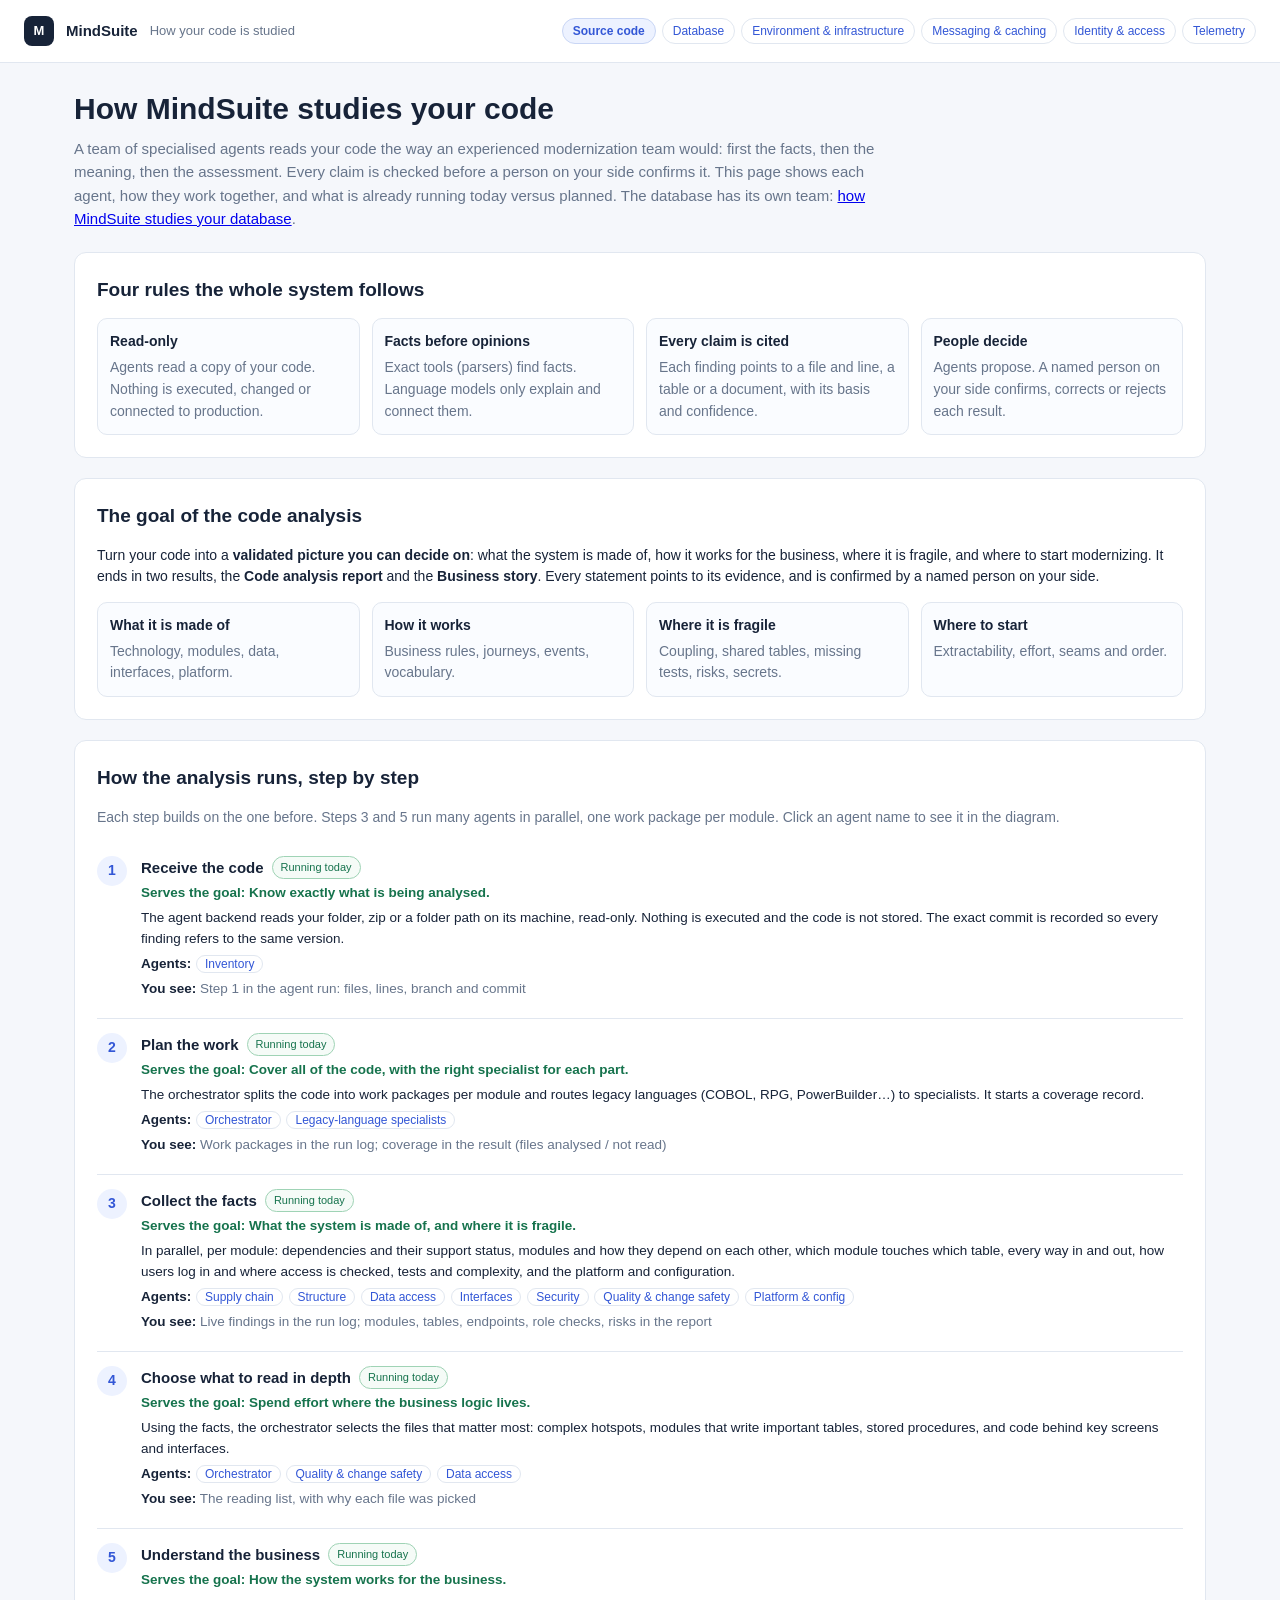
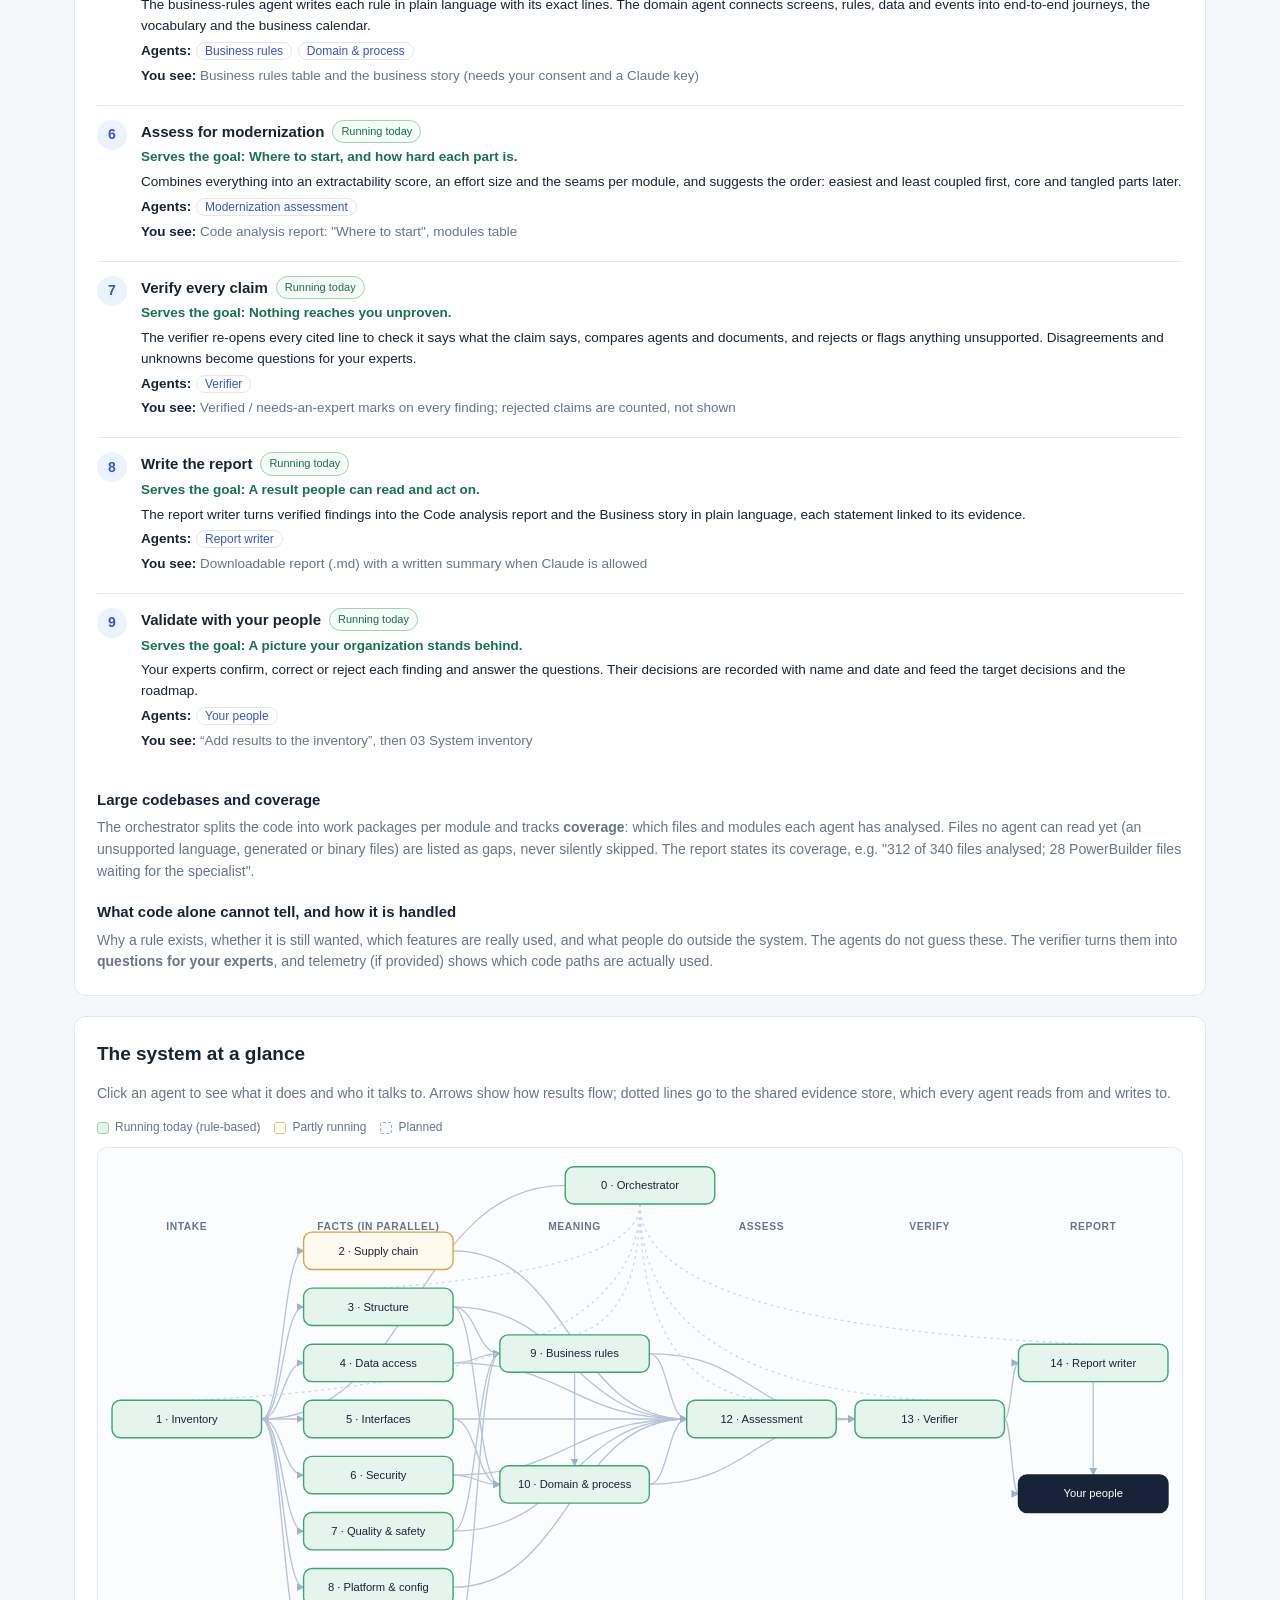
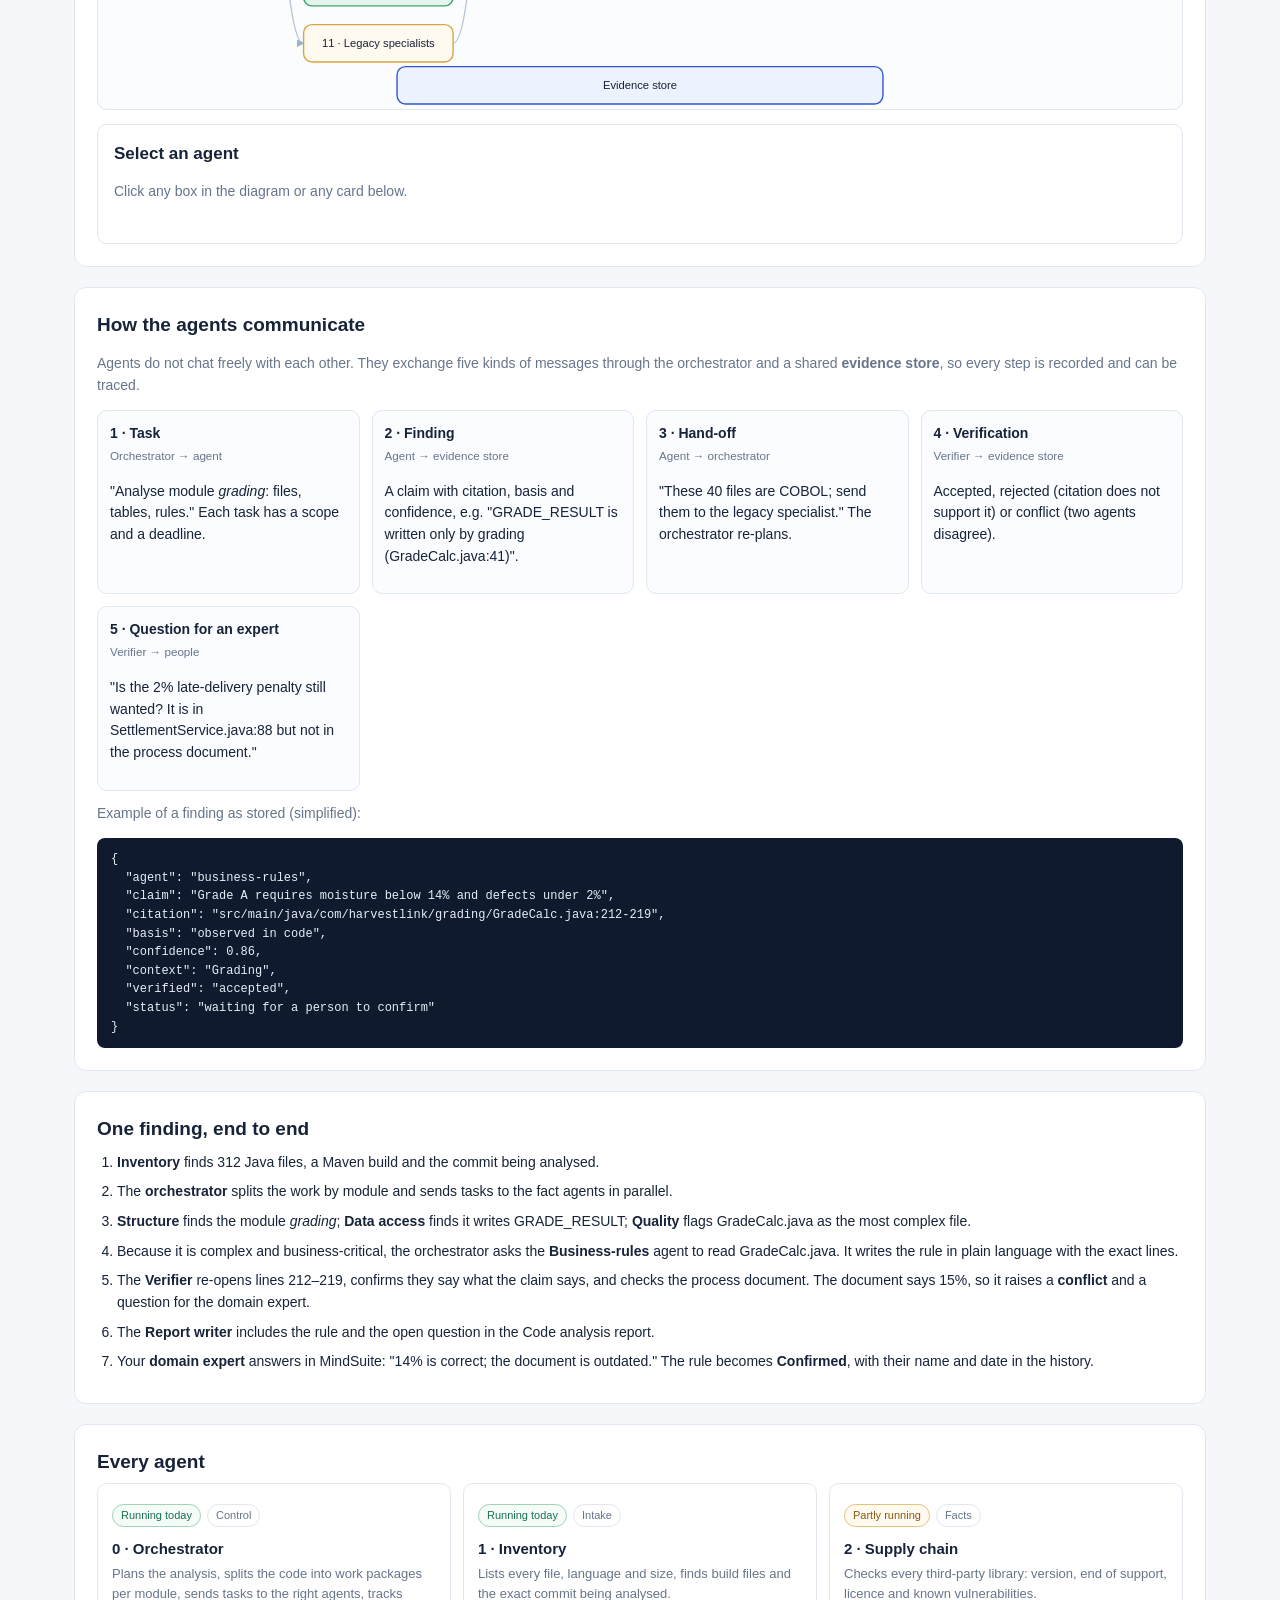
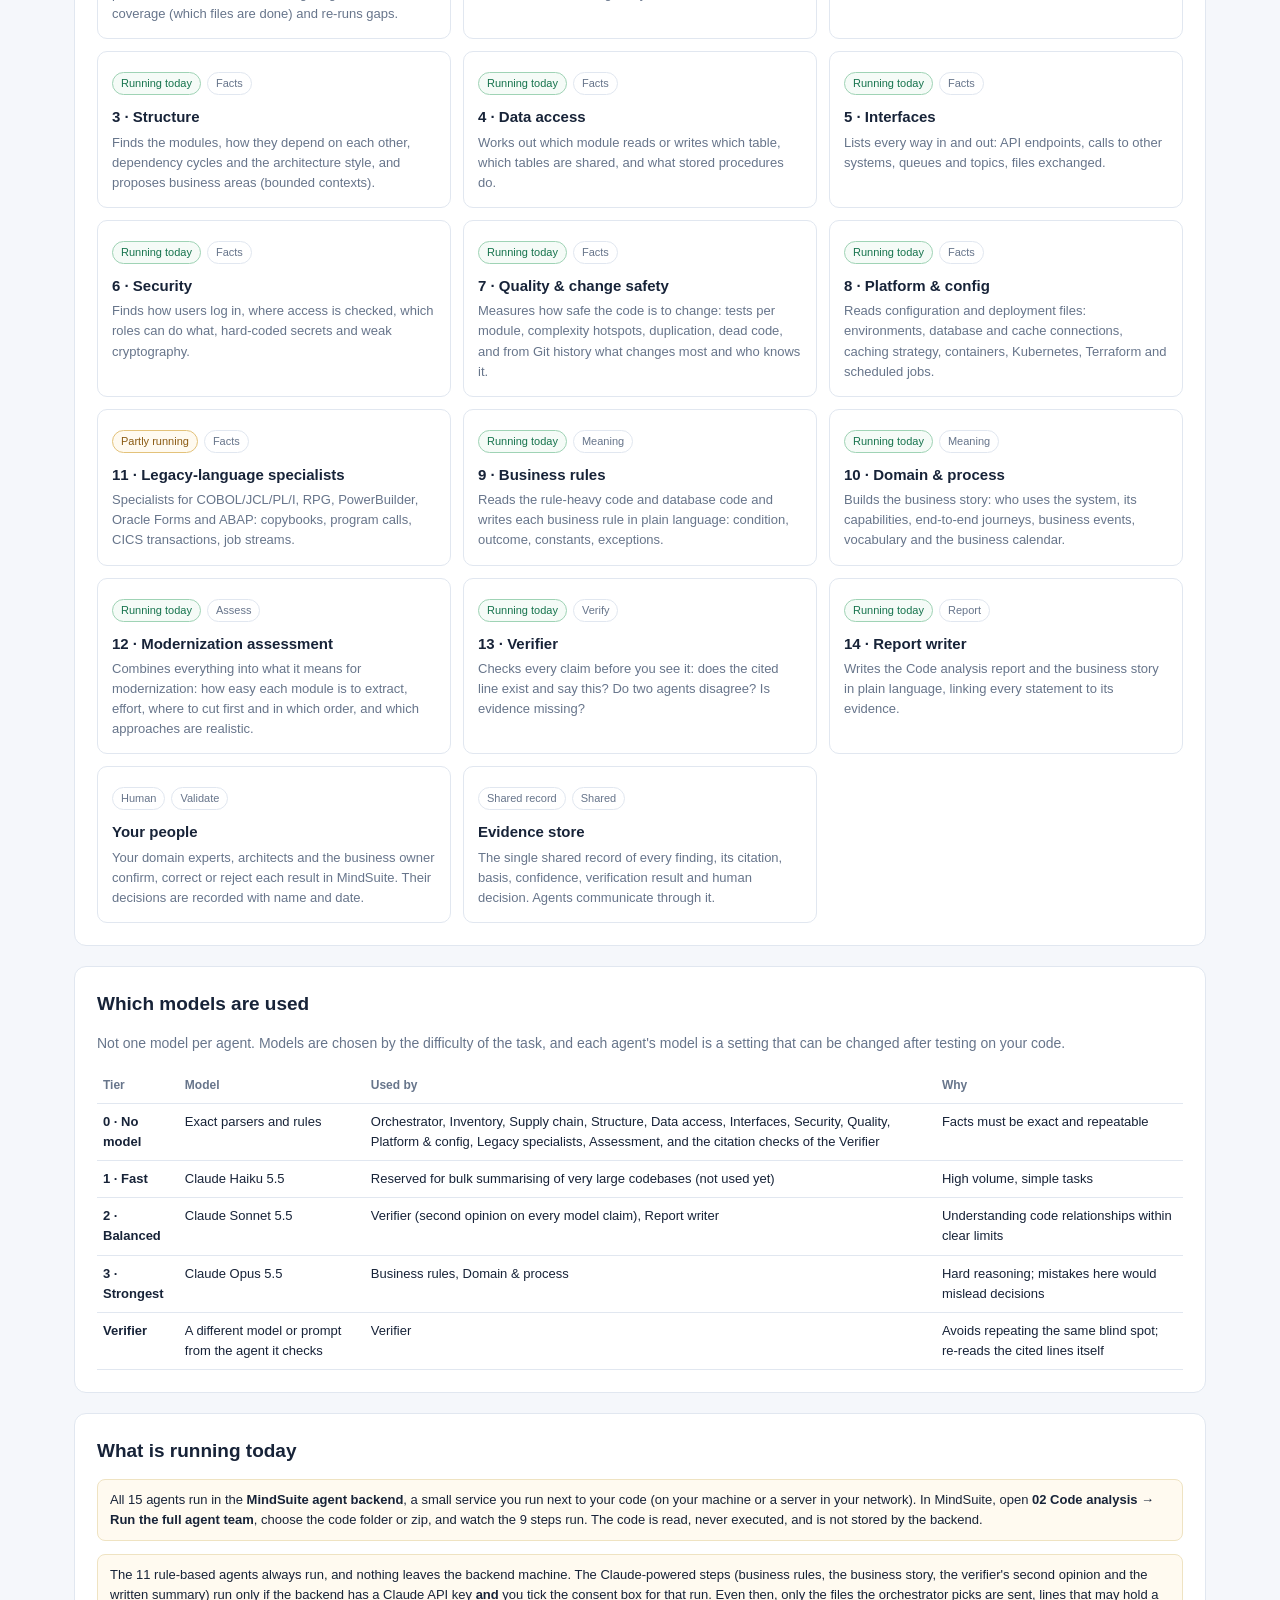
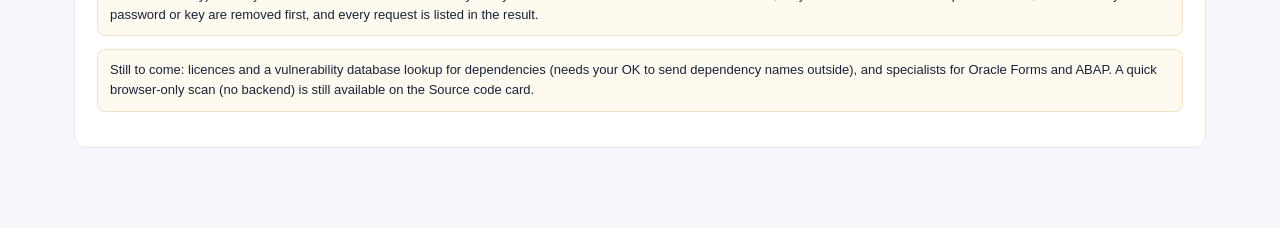
==== teams/code/agents.html @ 492bfee3 "Add the agent backend and six agent teams, each in its own folder Backend (Go, backend/): a shared c" ====
<!doctype html>
<html lang="en">
<head>
<meta charset="utf-8">
<meta name="viewport" content="width=device-width,initial-scale=1">
<title>How MindSuite studies your code</title>
<link rel="stylesheet" href="../shared/team-page.css">
</head>
<body>
<header><span class="mark">M</span><b>MindSuite</b><span>How your code is studied</span><nav class="teamnav" aria-label="Agent teams"><a href="../code/agents.html" class="on">Source code</a><a href="../database/agents.html">Database</a><a href="../infrastructure/agents.html">Environment & infrastructure</a><a href="../messaging/agents.html">Messaging &amp; caching</a><a href="../identity/agents.html">Identity &amp; access</a><a href="../telemetry/agents.html">Telemetry</a></nav></header>
<main>
<h1>How MindSuite studies your code</h1>
<p class="lead">A team of specialised agents reads your code the way an experienced modernization team would: first the facts, then the meaning, then the assessment. Every claim is checked before a person on your side confirms it. This page shows each agent, how they work together, and what is already running today versus planned. The database has its own team: <a href="../database/agents.html">how MindSuite studies your database</a>.</p>

<section>
<h2>Four rules the whole system follows</h2>
<div class="principles">
 <div><b>Read-only</b><span class="muted">Agents read a copy of your code. Nothing is executed, changed or connected to production.</span></div>
 <div><b>Facts before opinions</b><span class="muted">Exact tools (parsers) find facts. Language models only explain and connect them.</span></div>
 <div><b>Every claim is cited</b><span class="muted">Each finding points to a file and line, a table or a document, with its basis and confidence.</span></div>
 <div><b>People decide</b><span class="muted">Agents propose. A named person on your side confirms, corrects or rejects each result.</span></div>
</div>
</section>

<section>
<h2>The goal of the code analysis</h2>
<p>Turn your code into a <b>validated picture you can decide on</b>: what the system is made of, how it works for the business, where it is fragile, and where to start modernizing. It ends in two results, the <b>Code analysis report</b> and the <b>Business story</b>. Every statement points to its evidence, and is confirmed by a named person on your side.</p>
<div class="principles">
 <div><b>What it is made of</b><span class="muted">Technology, modules, data, interfaces, platform.</span></div>
 <div><b>How it works</b><span class="muted">Business rules, journeys, events, vocabulary.</span></div>
 <div><b>Where it is fragile</b><span class="muted">Coupling, shared tables, missing tests, risks, secrets.</span></div>
 <div><b>Where to start</b><span class="muted">Extractability, effort, seams and order.</span></div>
</div>
</section>

<section>
<h2>How the analysis runs, step by step</h2>
<p class="muted">Each step builds on the one before. Steps 3 and 5 run many agents in parallel, one work package per module. Click an agent name to see it in the diagram.</p>
<div id="steps"></div>
<h3 style="margin:18px 0 6px;font-size:15px">Large codebases and coverage</h3>
<p class="muted" style="margin:0">The orchestrator splits the code into work packages per module and tracks <b>coverage</b>: which files and modules each agent has analysed. Files no agent can read yet (an unsupported language, generated or binary files) are listed as gaps, never silently skipped. The report states its coverage, e.g. "312 of 340 files analysed; 28 PowerBuilder files waiting for the specialist".</p>
<h3 style="margin:18px 0 6px;font-size:15px">What code alone cannot tell, and how it is handled</h3>
<p class="muted" style="margin:0">Why a rule exists, whether it is still wanted, which features are really used, and what people do outside the system. The agents do not guess these. The verifier turns them into <b>questions for your experts</b>, and telemetry (if provided) shows which code paths are actually used.</p>
</section>

<section>
<h2>The system at a glance</h2>
<p class="muted">Click an agent to see what it does and who it talks to. Arrows show how results flow; dotted lines go to the shared evidence store, which every agent reads from and writes to.</p>
<div class="legend"><span><i class="dot built"></i>Running today (rule-based)</span><span><i class="dot partly"></i>Partly running</span><span><i class="dot planned"></i>Planned</span></div>
<div class="diagram-wrap"><svg id="diagram" viewBox="0 0 1160 600" role="img" aria-label="Agent system diagram"></svg></div>
<div class="panel" id="panel"><h3>Select an agent</h3><p class="muted">Click any box in the diagram or any card below.</p></div>
</section>

<section>
<h2>How the agents communicate</h2>
<p class="muted">Agents do not chat freely with each other. They exchange five kinds of messages through the orchestrator and a shared <b>evidence store</b>, so every step is recorded and can be traced.</p>
<div class="msgs">
 <div class="msg"><b>1 · Task</b><small>Orchestrator → agent</small><p>"Analyse module <i>grading</i>: files, tables, rules." Each task has a scope and a deadline.</p></div>
 <div class="msg"><b>2 · Finding</b><small>Agent → evidence store</small><p>A claim with citation, basis and confidence, e.g. "GRADE_RESULT is written only by grading (GradeCalc.java:41)".</p></div>
 <div class="msg"><b>3 · Hand-off</b><small>Agent → orchestrator</small><p>"These 40 files are COBOL; send them to the legacy specialist." The orchestrator re-plans.</p></div>
 <div class="msg"><b>4 · Verification</b><small>Verifier → evidence store</small><p>Accepted, rejected (citation does not support it) or conflict (two agents disagree).</p></div>
 <div class="msg"><b>5 · Question for an expert</b><small>Verifier → people</small><p>"Is the 2% late-delivery penalty still wanted? It is in SettlementService.java:88 but not in the process document."</p></div>
</div>
<p class="muted" style="margin-top:12px">Example of a finding as stored (simplified):</p>
<pre>{
  "agent": "business-rules",
  "claim": "Grade A requires moisture below 14% and defects under 2%",
  "citation": "src/main/java/com/harvestlink/grading/GradeCalc.java:212-219",
  "basis": "observed in code",
  "confidence": 0.86,
  "context": "Grading",
  "verified": "accepted",
  "status": "waiting for a person to confirm"
}</pre>
</section>

<section>
<h2>One finding, end to end</h2>
<ol class="flow">
 <li><b>Inventory</b> finds 312 Java files, a Maven build and the commit being analysed.</li>
 <li>The <b>orchestrator</b> splits the work by module and sends tasks to the fact agents in parallel.</li>
 <li><b>Structure</b> finds the module <i>grading</i>; <b>Data access</b> finds it writes GRADE_RESULT; <b>Quality</b> flags GradeCalc.java as the most complex file.</li>
 <li>Because it is complex and business-critical, the orchestrator asks the <b>Business-rules</b> agent to read GradeCalc.java. It writes the rule in plain language with the exact lines.</li>
 <li>The <b>Verifier</b> re-opens lines 212–219, confirms they say what the claim says, and checks the process document. The document says 15%, so it raises a <b>conflict</b> and a question for the domain expert.</li>
 <li>The <b>Report writer</b> includes the rule and the open question in the Code analysis report.</li>
 <li>Your <b>domain expert</b> answers in MindSuite: "14% is correct; the document is outdated." The rule becomes <b>Confirmed</b>, with their name and date in the history.</li>
</ol>
</section>

<section>
<h2>Every agent</h2>
<div class="grid" id="cards"></div>
</section>

<section>
<h2>Which models are used</h2>
<p class="muted">Not one model per agent. Models are chosen by the difficulty of the task, and each agent's model is a setting that can be changed after testing on your code.</p>
<table><thead><tr><th>Tier</th><th>Model</th><th>Used by</th><th>Why</th></tr></thead><tbody>
<tr><td><b>0 · No model</b></td><td>Exact parsers and rules</td><td>Orchestrator, Inventory, Supply chain, Structure, Data access, Interfaces, Security, Quality, Platform & config, Legacy specialists, Assessment, and the citation checks of the Verifier</td><td>Facts must be exact and repeatable</td></tr>
<tr><td><b>1 · Fast</b></td><td>Claude Haiku 5.5</td><td>Reserved for bulk summarising of very large codebases (not used yet)</td><td>High volume, simple tasks</td></tr>
<tr><td><b>2 · Balanced</b></td><td>Claude Sonnet 5.5</td><td>Verifier (second opinion on every model claim), Report writer</td><td>Understanding code relationships within clear limits</td></tr>
<tr><td><b>3 · Strongest</b></td><td>Claude Opus 5.5</td><td>Business rules, Domain & process</td><td>Hard reasoning; mistakes here would mislead decisions</td></tr>
<tr><td><b>Verifier</b></td><td>A different model or prompt from the agent it checks</td><td>Verifier</td><td>Avoids repeating the same blind spot; re-reads the cited lines itself</td></tr>
</tbody></table>
</section>

<section>
<h2>What is running today</h2>
<p class="note">All 15 agents run in the <b>MindSuite agent backend</b>, a small service you run next to your code (on your machine or a server in your network). In MindSuite, open <b>02 Code analysis → Run the full agent team</b>, choose the code folder or zip, and watch the 9 steps run. The code is read, never executed, and is not stored by the backend.</p>
<p class="note">The 11 rule-based agents always run, and nothing leaves the backend machine. The Claude-powered steps (business rules, the business story, the verifier's second opinion and the written summary) run only if the backend has a Claude API key <b>and</b> you tick the consent box for that run. Even then, only the files the orchestrator picks are sent, lines that may hold a password or key are removed first, and every request is listed in the result.</p>
<p class="note">Still to come: licences and a vulnerability database lookup for dependencies (needs your OK to send dependency names outside), and specialists for Oracle Forms and ABAP. A quick browser-only scan (no backend) is still available on the Source code card.</p>
</section>
</main>
<script>
const AGENTS=[
 {id:'orch',n:0,name:'Orchestrator',stage:'Control',type:'Coordinator',tier:'No model',status:'built',does:'Plans the analysis, splits the code into work packages per module, sends tasks to the right agents, tracks coverage (which files are done) and re-runs gaps.',reads:'The inventory and every agent\'s progress',produces:'Tasks, the coverage report, the final merged result',safeguard:'Stops when coverage targets are met; never edits findings.'},
 {id:'inv',n:1,name:'Inventory',stage:'Intake',type:'Tool',tier:'No model',status:'built',does:'Lists every file, language and size, finds build files and the exact commit being analysed.',reads:'All files and the Git metadata',produces:'File list, languages, size, build files, dependencies, commit',safeguard:'Skips build outputs and dependency folders; never reads secrets into the report.'},
 {id:'sup',n:2,name:'Supply chain',stage:'Facts',type:'Tool',tier:'No model',status:'partly',does:'Checks every third-party library: version, end of support, licence and known vulnerabilities.',reads:'Build files and lockfiles',produces:'Dependency list with support status, licences and vulnerabilities (SBOM)',safeguard:'Vulnerability lookups send only library names and versions, and only with your consent.'},
 {id:'str',n:3,name:'Structure',stage:'Facts',type:'Tool',tier:'No model',status:'built',does:'Finds the modules, how they depend on each other, dependency cycles and the architecture style, and proposes business areas (bounded contexts).',reads:'Packages, namespaces, imports, deployables',produces:'Module dependency graph, cycles, proposed bounded contexts',safeguard:'Proposals are marked "inferred" until a person confirms them.'},
 {id:'dat',n:4,name:'Data access',stage:'Facts',type:'Tool',tier:'No model',status:'built',does:'Works out which module reads or writes which table, which tables are shared, and what stored procedures do.',reads:'SQL in the code, ORM mappings, stored procedures, the database export',produces:'Code-to-table map, shared tables, data ownership',safeguard:'Reads table definitions and code only, never business data.'},
 {id:'int',n:5,name:'Interfaces',stage:'Facts',type:'Tool',tier:'No model',status:'built',does:'Lists every way in and out: API endpoints, calls to other systems, queues and topics, files exchanged.',reads:'Controllers, routes, HTTP clients, messaging and file code, API specifications',produces:'Interface catalogue with direction, protocol and purpose',safeguard:'Partner hosts are reported, credentials never.'},
 {id:'sec',n:6,name:'Security',stage:'Facts',type:'Tool',tier:'No model',status:'built',does:'Finds how users log in, where access is checked, which roles can do what, hard-coded secrets and weak cryptography.',reads:'Authentication configuration, role checks, crypto code, configuration files',produces:'Login methods, role-to-permission matrix, security findings',safeguard:'Secrets are reported as file and line only; the value is never stored.'},
 {id:'qua',n:7,name:'Quality & change safety',stage:'Facts',type:'Tool',tier:'No model',status:'built',does:'Measures how safe the code is to change: tests per module, complexity hotspots, duplication, dead code, and from Git history what changes most and who knows it.',reads:'Code, tests, Git history',produces:'Tests coverage proxy, hotspots, dead code, bus factor',safeguard:'People in the Git history are summarised as counts unless you choose to show names.'},
 {id:'pla',n:8,name:'Platform & config',stage:'Facts',type:'Tool',tier:'No model',status:'built',does:'Reads configuration and deployment files: environments, database and cache connections, caching strategy, containers, Kubernetes, Terraform and scheduled jobs.',reads:'Config files, Dockerfiles, Kubernetes and Terraform files',produces:'Platform facts and the caching strategy',safeguard:'Connection strings are reduced to engine and host.'},
 {id:'leg',n:11,name:'Legacy-language specialists',stage:'Facts',type:'Tool',tier:'No model',status:'partly',does:'Specialists for COBOL/JCL/PL/I, RPG, PowerBuilder, Oracle Forms and ABAP: copybooks, program calls, CICS transactions, job streams.',reads:'Legacy source exports and job definitions',produces:'The same facts as the other fact agents, for legacy code',safeguard:'Called only when legacy languages are found.'},
 {id:'rul',n:9,name:'Business rules',stage:'Meaning',type:'Model',tier:'Strongest',status:'built',does:'Reads the rule-heavy code and database code and writes each business rule in plain language: condition, outcome, constants, exceptions.',reads:'Hotspots and modules chosen from the fact agents, stored procedures',produces:'Business rules catalogue with exact citations and confidence',safeguard:'Every rule cites its lines; the verifier re-reads them.'},
 {id:'dom',n:10,name:'Domain & process',stage:'Meaning',type:'Model',tier:'Strongest',status:'built',does:'Builds the business story: who uses the system, its capabilities, end-to-end journeys, business events, vocabulary and the business calendar.',reads:'Screens, entities, status fields, rules, interfaces, documents',produces:'The business story, glossary and naming conflicts',safeguard:'Unclear points become questions for your experts, not guesses.'},
 {id:'ass',n:12,name:'Modernization assessment',stage:'Assess',type:'Rules',tier:'No model',status:'built',does:'Combines everything into what it means for modernization: how easy each module is to extract, effort, where to cut first and in which order, and which approaches are realistic.',reads:'All fact and meaning results, capacity and consistency needs',produces:'Extractability, effort, seams, extraction order',safeguard:'Scores are rules of thumb and say so.'},
 {id:'ver',n:13,name:'Verifier',stage:'Verify',type:'Tool + model',tier:'Balanced (different from producer)',status:'built',does:'Checks every claim before you see it: does the cited line exist and say this? Do two agents disagree? Is evidence missing?',reads:'Every finding in the evidence store and the cited source',produces:'Accepted / rejected / conflict, and questions for experts',safeguard:'Uses a different model or prompt than the agent it checks.'},
 {id:'rep',n:14,name:'Report writer',stage:'Report',type:'Tool + model',tier:'Balanced',status:'built',does:'Writes the Code analysis report and the business story in plain language, linking every statement to its evidence.',reads:'Verified findings only',produces:'Code analysis report, business story',safeguard:'Cannot add facts that are not in the verified evidence.'},
 {id:'ppl',n:'',name:'Your people',stage:'Validate',type:'Human',tier:'',status:'people',does:'Your domain experts, architects and the business owner confirm, correct or reject each result in MindSuite. Their decisions are recorded with name and date.',reads:'The report, findings and expert questions',produces:'Confirmed facts and answers',safeguard:'Agents never overwrite what a person confirmed.'},
 {id:'store',n:'',name:'Evidence store',stage:'Shared',type:'Shared record',tier:'',status:'store',does:'The single shared record of every finding, its citation, basis, confidence, verification result and human decision. Agents communicate through it.',reads:'Findings from every agent',produces:'A traceable history of how each conclusion was reached',safeguard:'Append-only: nothing is silently changed.'}];
const EDGES=[['orch','inv'],['inv','sup'],['inv','str'],['inv','dat'],['inv','int'],['inv','sec'],['inv','qua'],['inv','pla'],['inv','leg'],['str','rul'],['dat','rul'],['qua','rul'],['leg','rul'],['str','dom'],['int','dom'],['sec','dom'],['rul','dom'],['sup','ass'],['str','ass'],['dat','ass'],['int','ass'],['sec','ass'],['qua','ass'],['pla','ass'],['rul','ass'],['dom','ass'],['ass','ver'],['rul','ver'],['dom','ver'],['ver','rep'],['rep','ppl'],['ver','ppl']];
const COLS={Intake:95,Facts:300,Meaning:510,Assess:710,Verify:890,Report:1065};
const POS={orch:[580,40],inv:[95,290],sup:[300,110],str:[300,170],dat:[300,230],int:[300,290],sec:[300,350],qua:[300,410],pla:[300,470],leg:[300,530],rul:[510,220],dom:[510,360],ass:[710,290],ver:[890,290],rep:[1065,230],ppl:[1065,370],store:[580,575]};
const SHORT={ass:'Assessment',leg:'Legacy specialists',qua:'Quality & safety'};
const ORCH_LINKS=['inv','str','rul','ass','ver','rep'];
const STEPS=[
 {n:1,title:'Receive the code',goal:'Know exactly what is being analysed.',does:'The agent backend reads your folder, zip or a folder path on its machine, read-only. Nothing is executed and the code is not stored. The exact commit is recorded so every finding refers to the same version.',agents:['inv'],see:'Step 1 in the agent run: files, lines, branch and commit',status:'built'},
 {n:2,title:'Plan the work',goal:'Cover all of the code, with the right specialist for each part.',does:'The orchestrator splits the code into work packages per module and routes legacy languages (COBOL, RPG, PowerBuilder…) to specialists. It starts a coverage record.',agents:['orch','leg'],see:'Work packages in the run log; coverage in the result (files analysed / not read)',status:'built'},
 {n:3,title:'Collect the facts',goal:'What the system is made of, and where it is fragile.',does:'In parallel, per module: dependencies and their support status, modules and how they depend on each other, which module touches which table, every way in and out, how users log in and where access is checked, tests and complexity, and the platform and configuration.',agents:['sup','str','dat','int','sec','qua','pla'],see:'Live findings in the run log; modules, tables, endpoints, role checks, risks in the report',status:'built'},
 {n:4,title:'Choose what to read in depth',goal:'Spend effort where the business logic lives.',does:'Using the facts, the orchestrator selects the files that matter most: complex hotspots, modules that write important tables, stored procedures, and code behind key screens and interfaces.',agents:['orch','qua','dat'],see:'The reading list, with why each file was picked',status:'built'},
 {n:5,title:'Understand the business',goal:'How the system works for the business.',does:'The business-rules agent writes each rule in plain language with its exact lines. The domain agent connects screens, rules, data and events into end-to-end journeys, the vocabulary and the business calendar.',agents:['rul','dom'],see:'Business rules table and the business story (needs your consent and a Claude key)',status:'built'},
 {n:6,title:'Assess for modernization',goal:'Where to start, and how hard each part is.',does:'Combines everything into an extractability score, an effort size and the seams per module, and suggests the order: easiest and least coupled first, core and tangled parts later.',agents:['ass'],see:'Code analysis report: "Where to start", modules table',status:'built'},
 {n:7,title:'Verify every claim',goal:'Nothing reaches you unproven.',does:'The verifier re-opens every cited line to check it says what the claim says, compares agents and documents, and rejects or flags anything unsupported. Disagreements and unknowns become questions for your experts.',agents:['ver'],see:'Verified / needs-an-expert marks on every finding; rejected claims are counted, not shown',status:'built'},
 {n:8,title:'Write the report',goal:'A result people can read and act on.',does:'The report writer turns verified findings into the Code analysis report and the Business story in plain language, each statement linked to its evidence.',agents:['rep'],see:'Downloadable report (.md) with a written summary when Claude is allowed',status:'built'},
 {n:9,title:'Validate with your people',goal:'A picture your organization stands behind.',does:'Your experts confirm, correct or reject each finding and answer the questions. Their decisions are recorded with name and date and feed the target decisions and the roadmap.',agents:['ppl'],see:'“Add results to the inventory”, then 03 System inventory',status:'built'}];
</script>
<script src="../shared/team-page.js"></script>
</body>
</html>
---- teams/shared/team-page.css ----
/* Shared style of the agent team explanation pages (teams/<team>/agents.html). */
:root{--bg:#f5f7fb;--surface:#fff;--ink:#172338;--muted:#67758b;--line:#e1e7f0;--accent:#3357d6;--soft:#edf2ff;--green:#16734d;--amber:#8a5a12;--red:#a14a1b}
*{box-sizing:border-box}
body{margin:0;background:var(--bg);color:var(--ink);font:14px/1.55 Inter,Segoe UI,Arial,sans-serif}
header{background:#fff;border-bottom:1px solid var(--line);padding:16px 24px;display:flex;align-items:center;gap:12px;position:sticky;top:0;z-index:5}
.mark{width:30px;height:30px;border-radius:8px;background:var(--ink);color:#fff;display:grid;place-items:center;font-weight:700}
header b{font-size:15px}header span{color:var(--muted);font-size:13px}
main{max-width:1180px;margin:0 auto;padding:28px 24px 60px}
h1{font-size:30px;line-height:1.2;margin:0 0 10px}
h2{font-size:19px;margin:0 0 6px}
.lead{color:var(--muted);font-size:15px;max-width:820px;margin:0 0 22px}
section{background:#fff;border:1px solid var(--line);border-radius:12px;padding:22px;margin:0 0 20px}
.muted{color:var(--muted)}
.principles{display:grid;grid-template-columns:repeat(4,minmax(0,1fr));gap:12px;margin:14px 0 0}
.principles div{border:1px solid var(--line);border-radius:10px;padding:12px;background:#fafcff}
.principles b{display:block;margin-bottom:4px}
.legend{display:flex;flex-wrap:wrap;gap:14px;font-size:12px;color:var(--muted);margin:10px 0}
.legend span{display:inline-flex;align-items:center;gap:6px}
.dot{width:12px;height:12px;border-radius:3px;display:inline-block}
.built{background:#e5f5ed;border:1px solid #9fd3b5}.partly{background:#fffaf0;border:1px solid #e3c27a}.planned{background:#f4f6fa;border:1px dashed #9aa6b8}
.diagram-wrap{overflow-x:auto;border:1px solid var(--line);border-radius:10px;background:#fbfcfe}
svg{display:block;min-width:900px;width:100%;height:auto}
.node rect{stroke-width:1.5;rx:9}
.node.built rect{fill:#e5f5ed;stroke:#3aa76d}.node.partly rect{fill:#fffaf0;stroke:#d9a441}.node.planned rect{fill:#f7f8fb;stroke:#9aa6b8;stroke-dasharray:4 3}
.node.people rect{fill:#172338;stroke:#172338}.node.people text{fill:#fff}
.node.store rect{fill:#edf2ff;stroke:#3357d6}
.node text{font-size:12px;fill:var(--ink);pointer-events:none}.node .num{font-weight:700;fill:var(--muted)}
.node{cursor:pointer}.node:hover rect,.node.sel rect{stroke-width:3}
.edge{stroke:#b6c2d6;stroke-width:1.4;fill:none}.edge.store{stroke:#c9d6f5;stroke-dasharray:3 4}.edge.hl{stroke:var(--accent);stroke-width:2.6}.edge.dim{opacity:.15}
.node.dim{opacity:.35}
.stage-label{font-size:11px;font-weight:700;letter-spacing:.06em;fill:var(--muted);text-transform:uppercase}
.panel{margin-top:14px;border:1px solid var(--line);border-radius:10px;padding:16px;background:#fff;min-height:120px}
.panel h3{margin:0 0 4px;font-size:17px}
.tags{display:flex;flex-wrap:wrap;gap:6px;margin:6px 0 10px}
.tag{font-size:11px;padding:2px 8px;border-radius:999px;border:1px solid var(--line);color:var(--muted);background:#fff}
.tag.built{color:var(--green);border-color:#9fd3b5;background:#f5fbf7}.tag.partly{color:var(--amber);border-color:#e3c27a;background:#fffaf0}.tag.planned{color:var(--muted);border-style:dashed}
dl.kv{display:grid;grid-template-columns:140px minmax(0,1fr);gap:6px 14px;margin:0;font-size:13px}dl.kv dt{color:var(--muted)}dl.kv dd{margin:0}
.chips button{border:1px solid var(--line);background:#fff;border-radius:999px;padding:2px 9px;font-size:12px;margin:2px;cursor:pointer;color:var(--accent)}
.grid{display:grid;grid-template-columns:repeat(auto-fill,minmax(320px,1fr));gap:12px}
.card{border:1px solid var(--line);border-radius:10px;padding:14px;cursor:pointer;background:#fff}
.card:hover{border-color:#c9d6f5;background:#fafcff}
.card h3{margin:0 0 4px;font-size:15px}.card p{margin:0;font-size:13px;color:var(--muted)}
.msgs{display:grid;grid-template-columns:repeat(auto-fill,minmax(250px,1fr));gap:12px}
.msg{border:1px solid var(--line);border-radius:10px;padding:12px;background:#fafcff}
.msg b{display:block}.msg small{color:var(--muted)}
pre{background:#0f1a2e;color:#e6edf7;border-radius:8px;padding:12px 14px;font-size:12px;overflow:auto;margin:10px 0 0}
ol.flow{padding-left:20px;margin:8px 0 0}ol.flow li{margin:0 0 8px}
table{width:100%;border-collapse:collapse;font-size:13px}th,td{text-align:left;border-bottom:1px solid var(--line);padding:8px 6px;vertical-align:top}th{color:var(--muted);font-size:12px}
.step{display:flex;gap:14px;border-top:1px solid var(--line);padding:14px 0}.step:first-child{border-top:0}.step-num{flex:none;width:30px;height:30px;border-radius:50%;background:var(--soft);color:var(--accent);font-weight:700;display:grid;place-items:center}.step-body{min-width:0}.step-body p{margin:4px 0;font-size:13.5px}.step-head{display:flex;gap:8px;align-items:center;flex-wrap:wrap}.step-head b{font-size:15px}.step-goal{color:var(--green);font-weight:600}.step-meta{color:var(--muted)}.step-meta span{font-weight:600;color:var(--ink)}.step-meta button{border:1px solid var(--line);background:#fff;border-radius:999px;padding:1px 8px;font-size:12px;margin:1px;cursor:pointer;color:var(--accent)}
.note{background:#fffaf0;border:1px solid #efe3c2;border-radius:8px;padding:10px 12px;font-size:13px}
@media(max-width:760px){main{padding:18px 14px 40px}h1{font-size:24px}.principles{grid-template-columns:1fr 1fr}dl.kv{grid-template-columns:1fr}section{padding:16px}}
.teamnav{display:flex;gap:6px;flex-wrap:wrap;margin-left:auto}.teamnav a{font-size:12px;padding:3px 10px;border:1px solid var(--line);border-radius:999px;color:var(--accent);text-decoration:none;background:#fff}.teamnav a.on{background:var(--soft);border-color:#c9d6f5;font-weight:600}
@media(max-width:760px){header{flex-wrap:wrap}.teamnav{margin-left:0;width:100%}}
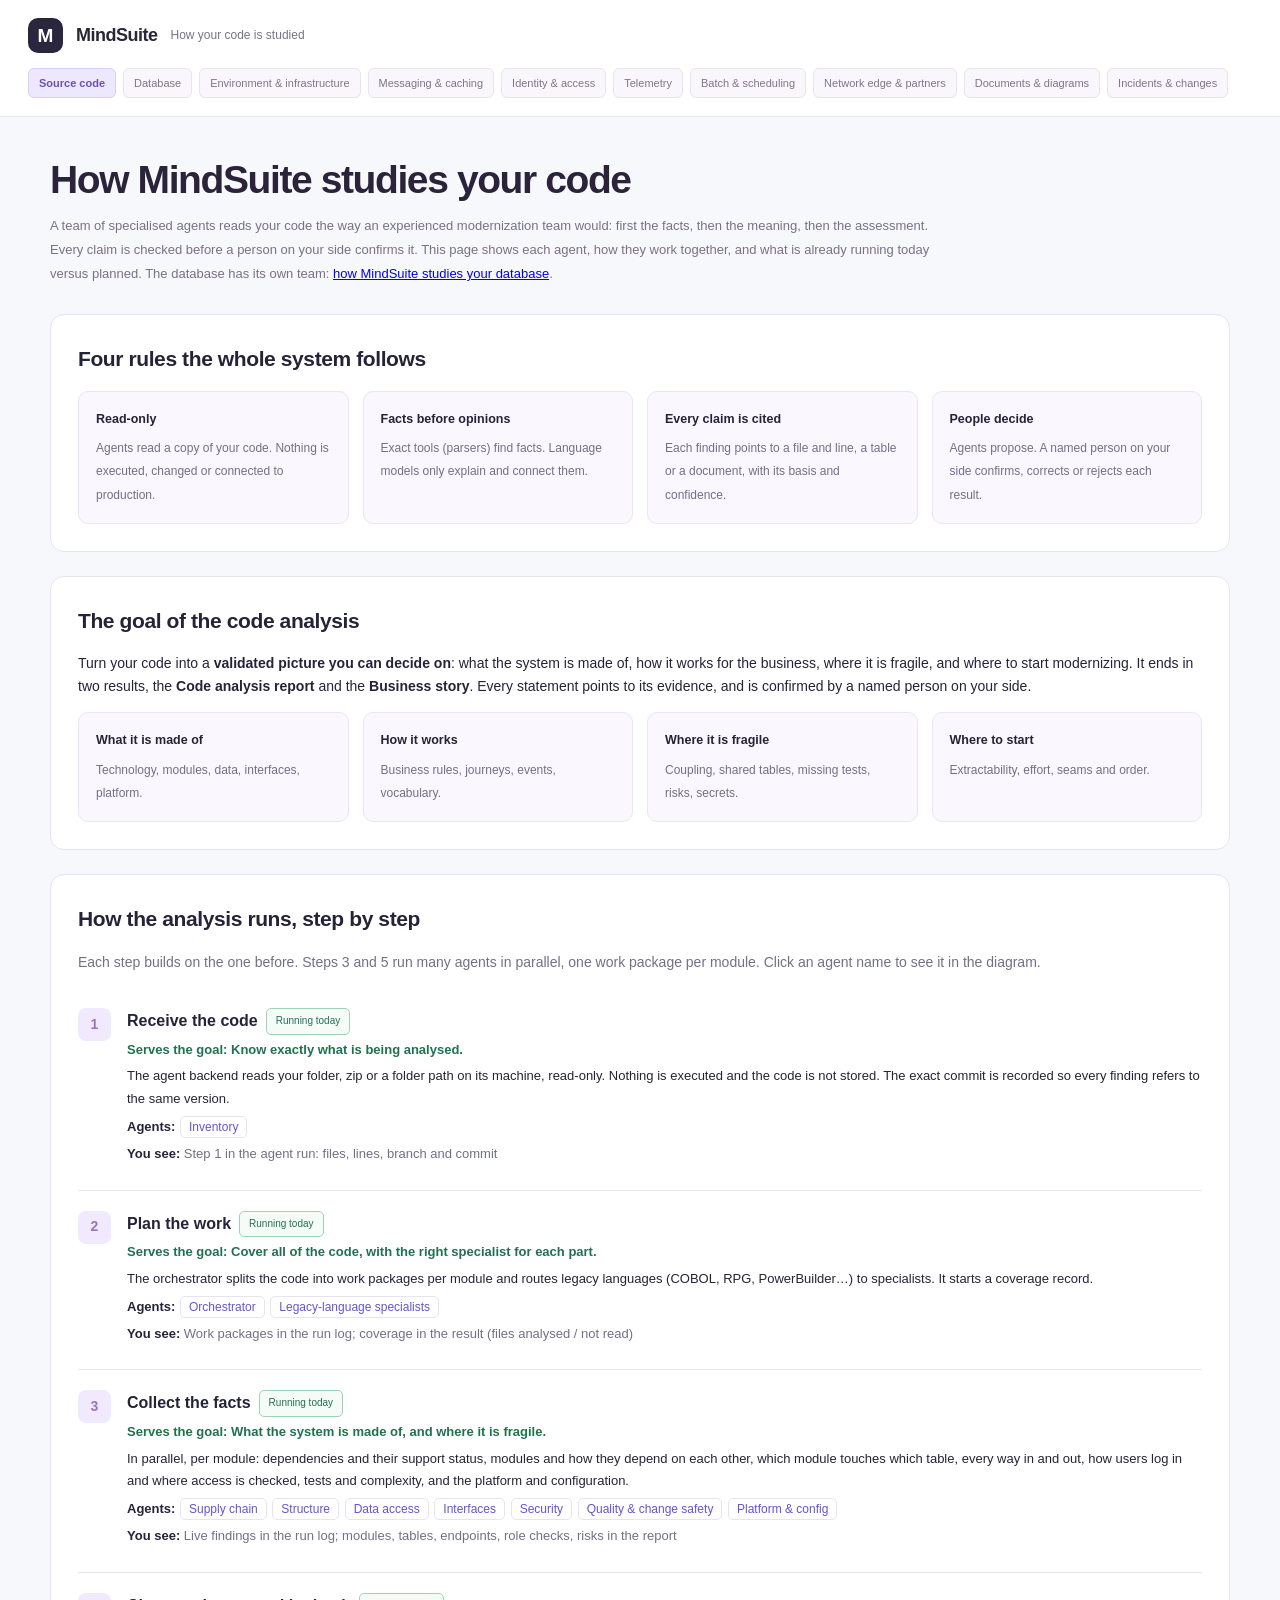
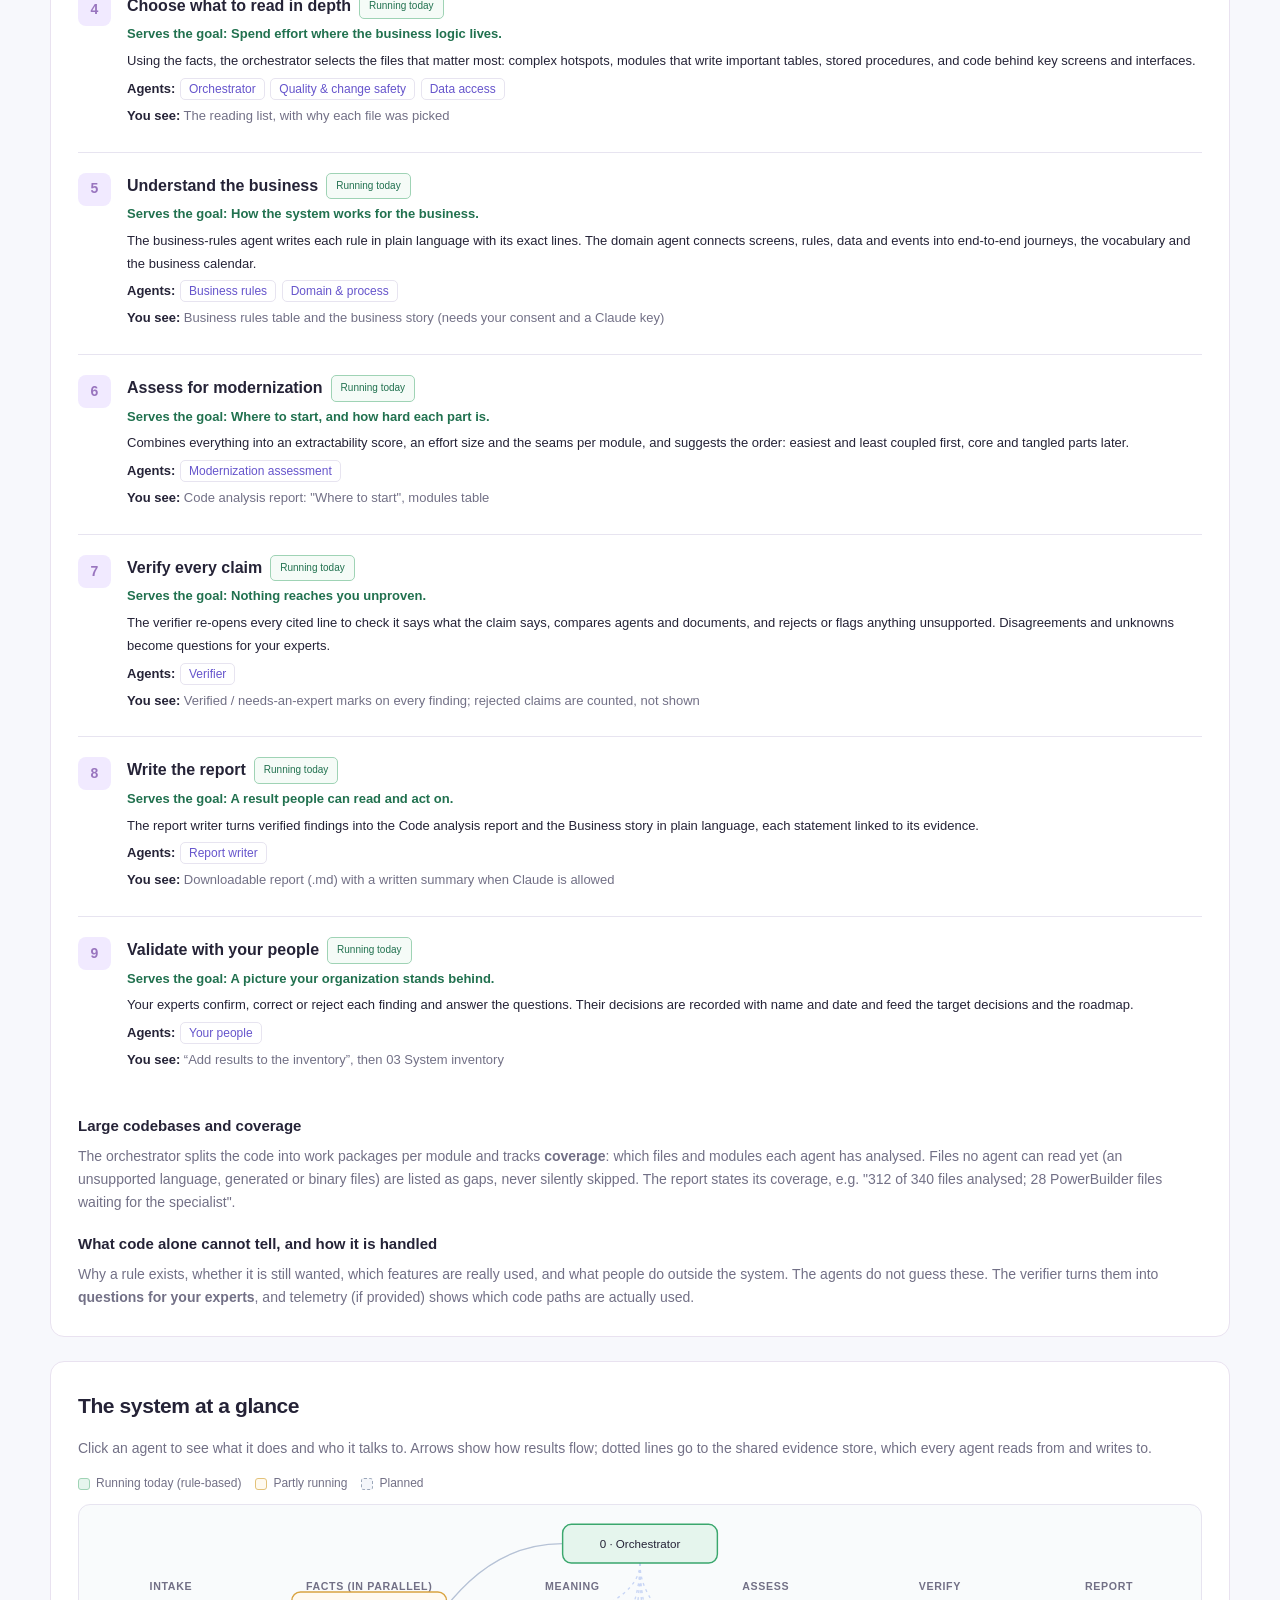
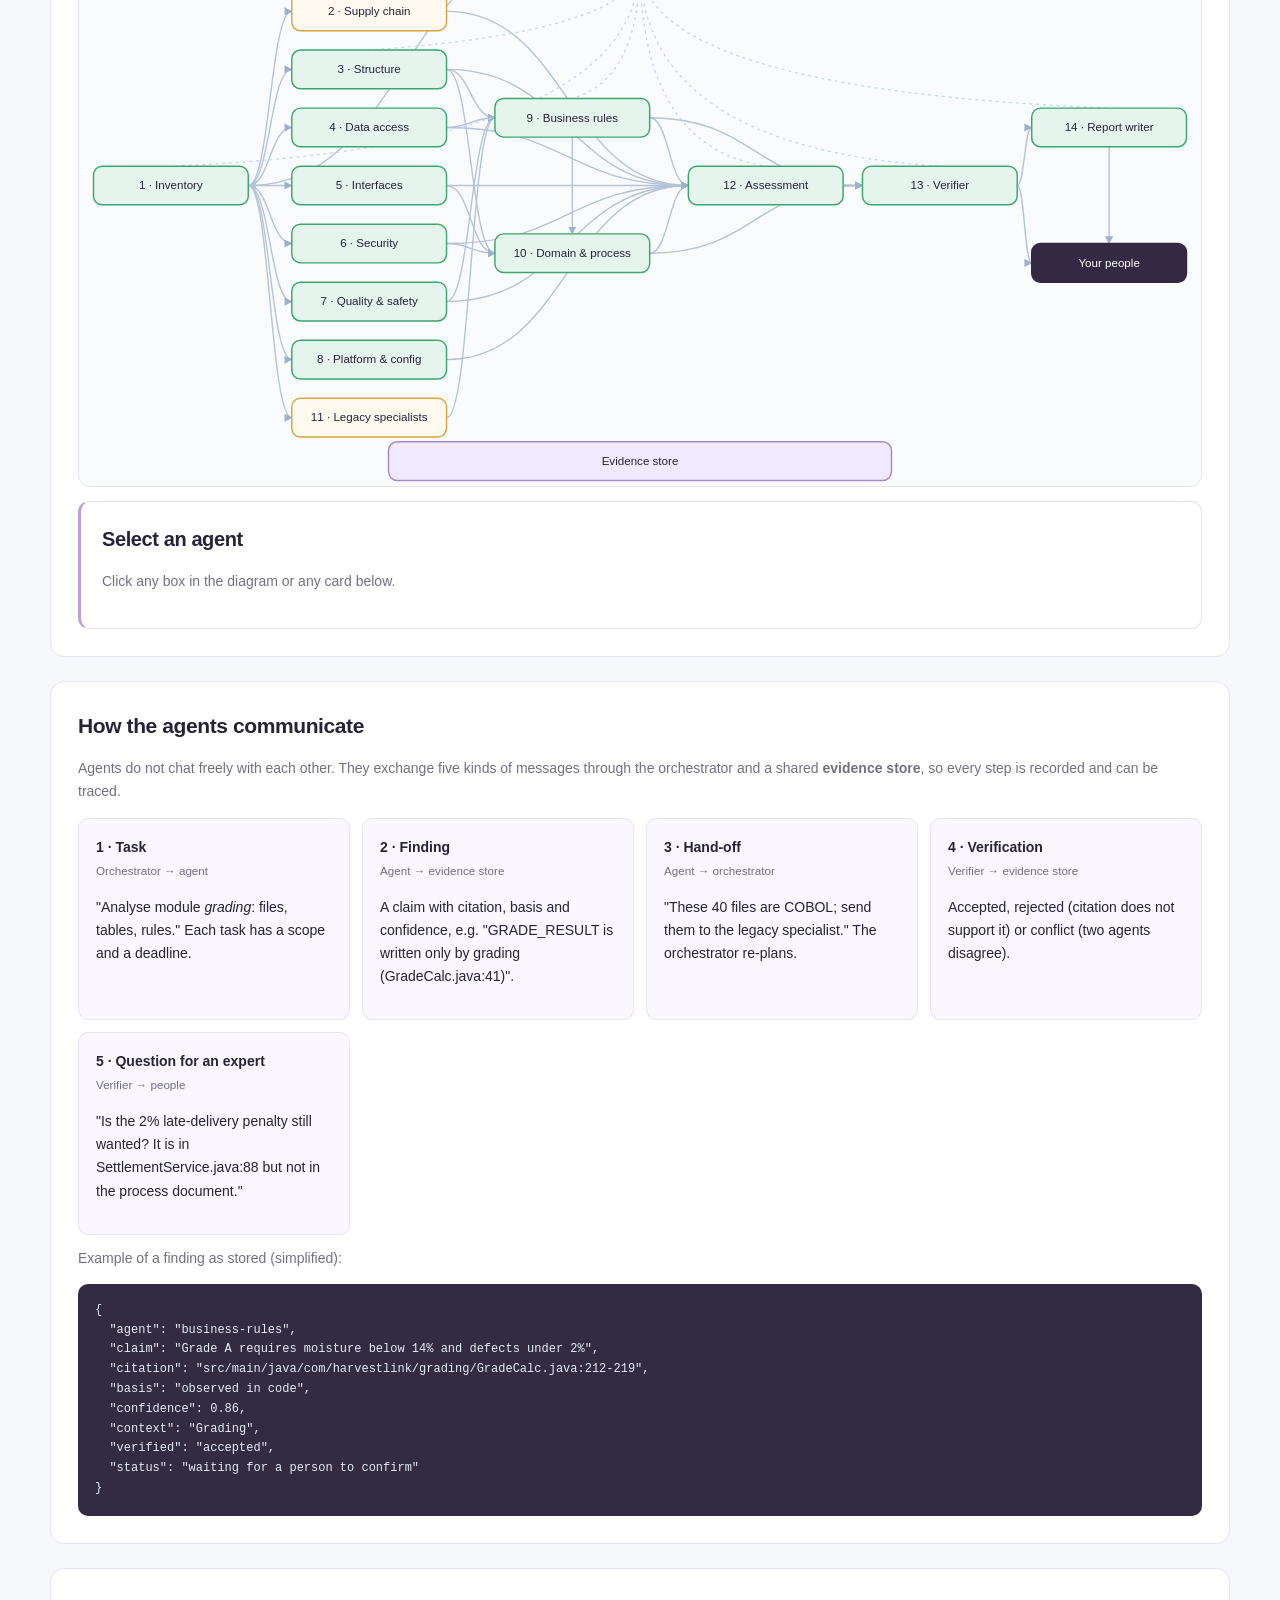
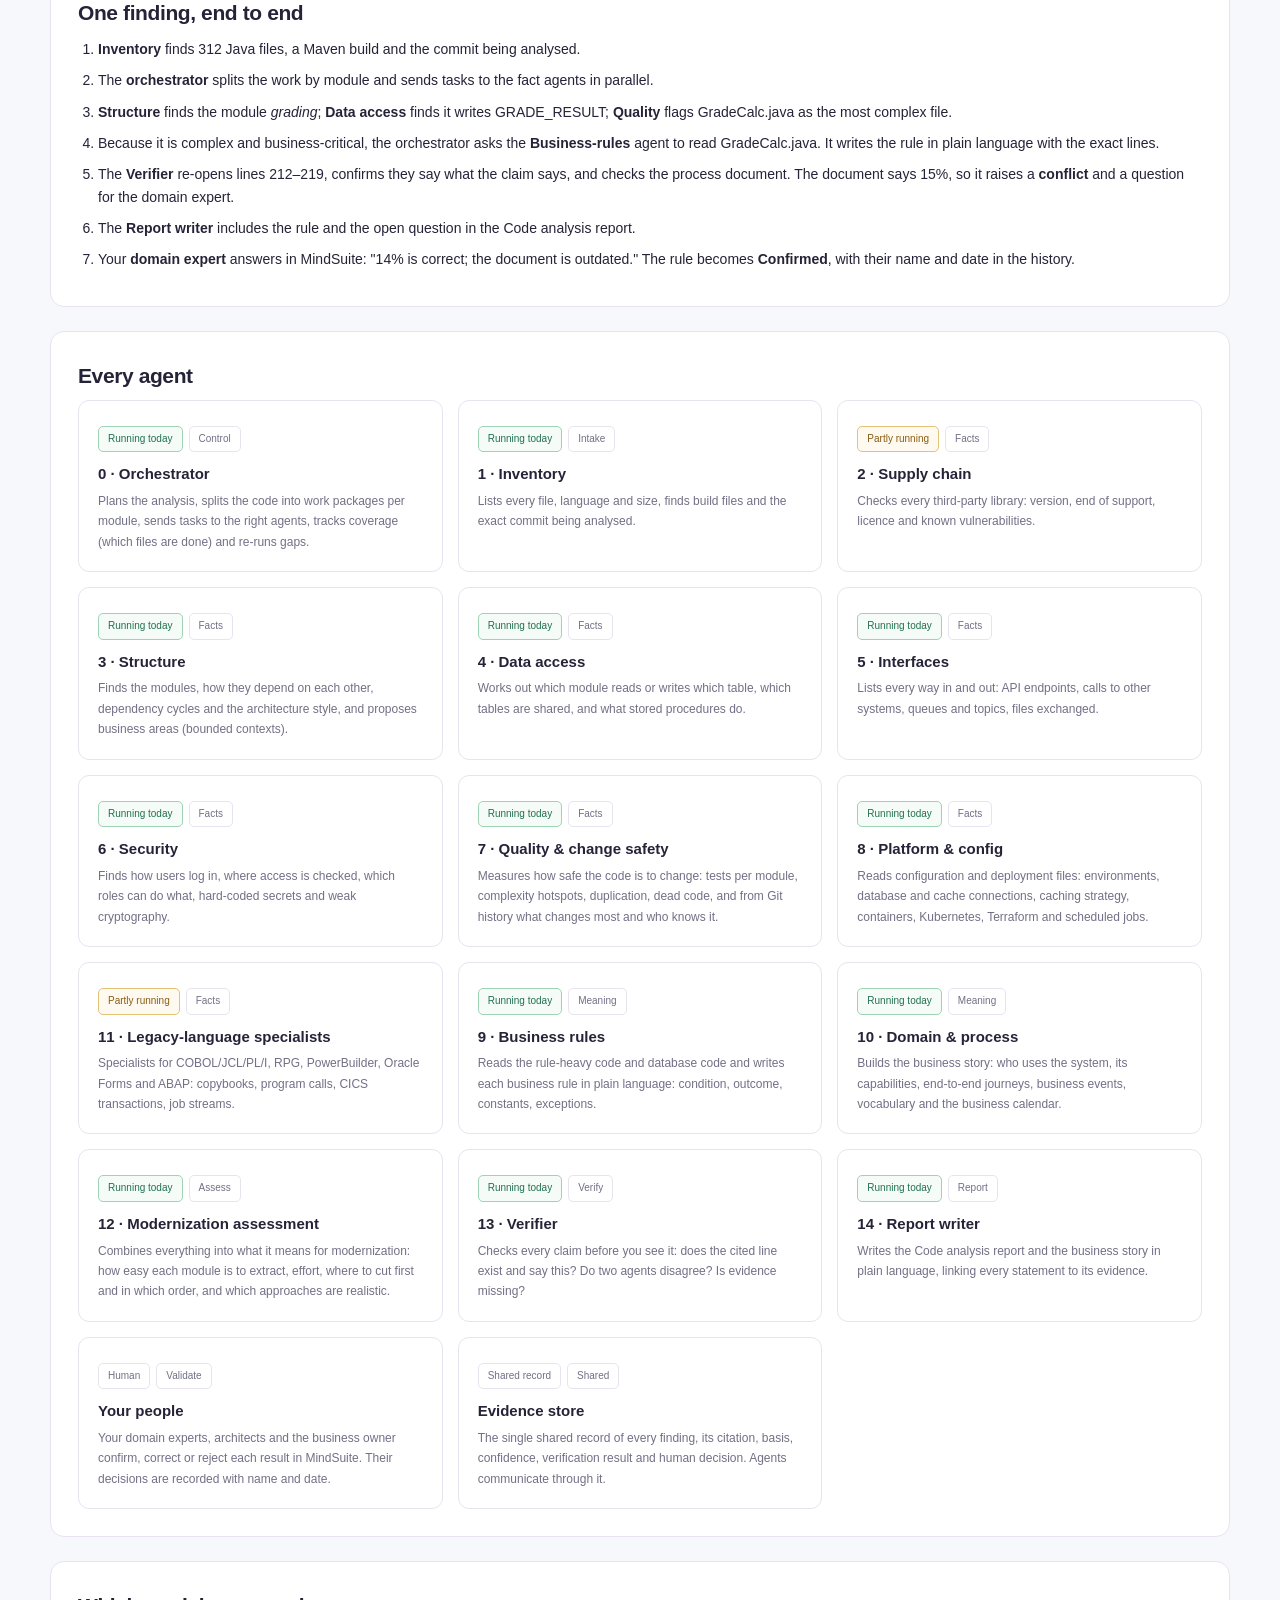
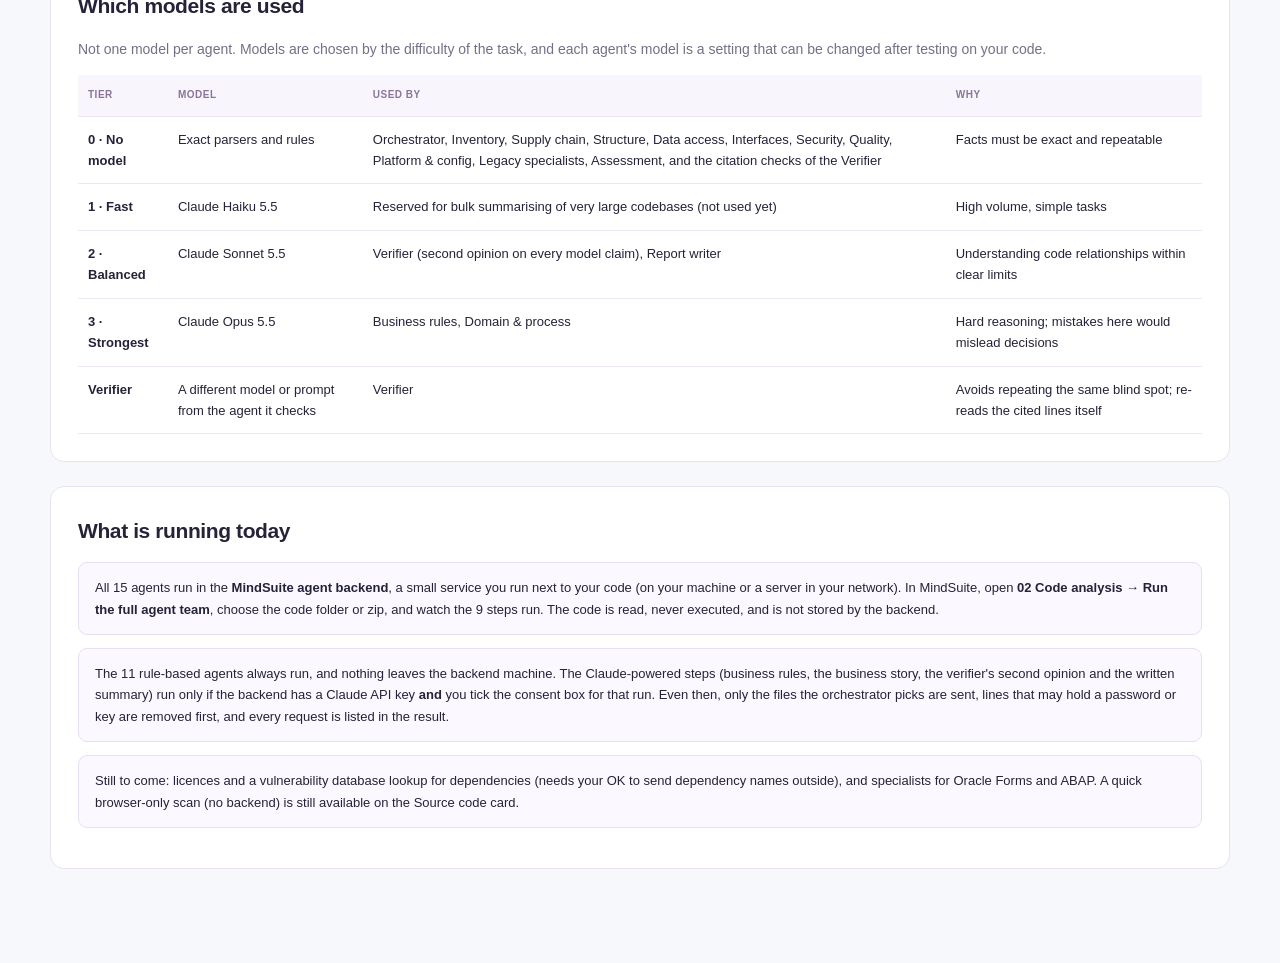
==== commit 2b0b40df: "Add batch, network, documents and incidents agent teams; refresh the workspace UI - Four new evidenc" ====
--- a/teams/code/agents.html
+++ b/teams/code/agents.html
@@ -7,7 +7,7 @@
 <link rel="stylesheet" href="../shared/team-page.css">
 </head>
 <body>
-<header><span class="mark">M</span><b>MindSuite</b><span>How your code is studied</span><nav class="teamnav" aria-label="Agent teams"><a href="../code/agents.html" class="on">Source code</a><a href="../database/agents.html">Database</a><a href="../infrastructure/agents.html">Environment & infrastructure</a><a href="../messaging/agents.html">Messaging &amp; caching</a><a href="../identity/agents.html">Identity &amp; access</a><a href="../telemetry/agents.html">Telemetry</a></nav></header>
+<header><span class="mark">M</span><b>MindSuite</b><span>How your code is studied</span><nav class="teamnav" aria-label="Agent teams"><a href="../code/agents.html" class="on">Source code</a><a href="../database/agents.html">Database</a><a href="../infrastructure/agents.html">Environment & infrastructure</a><a href="../messaging/agents.html">Messaging &amp; caching</a><a href="../identity/agents.html">Identity &amp; access</a><a href="../telemetry/agents.html">Telemetry</a><a href="../batch/agents.html">Batch &amp; scheduling</a><a href="../network/agents.html">Network edge &amp; partners</a><a href="../documents/agents.html">Documents &amp; diagrams</a><a href="../incidents/agents.html">Incidents &amp; changes</a></nav></header>
 <main>
 <h1>How MindSuite studies your code</h1>
 <p class="lead">A team of specialised agents reads your code the way an experienced modernization team would: first the facts, then the meaning, then the assessment. Every claim is checked before a person on your side confirms it. This page shows each agent, how they work together, and what is already running today versus planned. The database has its own team: <a href="../database/agents.html">how MindSuite studies your database</a>.</p>
--- a/teams/shared/team-page.css
+++ b/teams/shared/team-page.css
@@ -51,3 +51,20 @@
 @media(max-width:760px){main{padding:18px 14px 40px}h1{font-size:24px}.principles{grid-template-columns:1fr 1fr}dl.kv{grid-template-columns:1fr}section{padding:16px}}
 .teamnav{display:flex;gap:6px;flex-wrap:wrap;margin-left:auto}.teamnav a{font-size:12px;padding:3px 10px;border:1px solid var(--line);border-radius:999px;color:var(--accent);text-decoration:none;background:#fff}.teamnav a.on{background:var(--soft);border-color:#c9d6f5;font-weight:600}
 @media(max-width:760px){header{flex-wrap:wrap}.teamnav{margin-left:0;width:100%}}
+
+/* 2026-11-17 shared visual refresh; keep agent definitions and diagrams unchanged. */
+:root{--bg:#f4f6f8;--ink:#172b3a;--muted:#607381;--line:#dfe6eb;--accent:#087e83;--soft:#eaf6f5;--green:#21714f}
+body{font-family:"Segoe UI",Arial,sans-serif;-webkit-font-smoothing:antialiased;line-height:1.65}
+header{background:#142b36;color:#f0f7f8;padding:18px 28px;gap:13px;flex-wrap:wrap;border-bottom:1px solid #2c4a58}
+header span{color:#b5cbd5;font-size:12px}.mark{background:#2b5360;color:#a4e0dc;border:1px solid #477582;border-radius:10px;width:35px;height:35px;font-size:19px}header b{font-size:18px;letter-spacing:-.5px}
+.teamnav{width:100%;margin:2px 0 0;gap:7px}.teamnav a{color:#bdd3dd;background:transparent;border-color:#395562;border-radius:6px;padding:5px 10px;font-size:11px}.teamnav a:hover{background:#234650;color:#fff}.teamnav a.on{background:#2a555d;border-color:#72b5b1;color:#d7f9f4}
+main{max-width:1240px;padding:38px 30px 70px}h1{font-size:36px;letter-spacing:-1px;font-weight:650;max-width:880px}h2{font-size:21px;letter-spacing:-.4px;font-weight:650}.lead{font-size:14px;line-height:1.8;margin-bottom:28px;max-width:900px}
+section{border-radius:14px;padding:27px;margin-bottom:24px;box-shadow:0 3px 16px #132b3805}.principles{gap:14px}.principles div{padding:17px;border-radius:10px;background:#f7fafb}.principles b{font-size:12.5px;margin-bottom:7px}.principles .muted{font-size:12px;line-height:1.7}
+.diagram-wrap{background:#f9fbfc;border-radius:12px}.node.store rect{fill:#eaf6f5;stroke:#087e83}.node.people rect{fill:#142b36;stroke:#142b36}.panel{border-radius:11px;padding:21px;border-left:3px solid #5bafab}.panel h3{font-size:20px;letter-spacing:-.4px}.tag{padding:4px 9px;font-size:10px;border-radius:5px}.chips button{padding:5px 9px;border-radius:6px}.grid{gap:15px}.card{padding:19px;border-radius:11px}.card:hover{border-color:#84b6b5;background:#f5fbfa}.card h3{font-size:15px}.card p{font-size:12px;line-height:1.7}.msg{padding:17px;border-radius:10px;background:#f7fafb}.step{padding:20px 0;gap:16px}.step-num{background:var(--soft);color:var(--accent);border-radius:9px;width:33px;height:33px}.step-head b{font-size:16px}.step-body p{font-size:13px;line-height:1.75}.step-meta button{border-radius:5px;padding:3px 8px}.note{border-radius:9px;padding:14px 16px;background:#faf8f1;border-color:#e6dfcc}pre{background:#17323e;border-radius:10px;padding:17px;font-size:12px}th{background:#f5f8fa;font-size:10px;text-transform:uppercase;letter-spacing:.5px}th,td{padding:12px 10px}.kv{line-height:1.7}
+button,a{touch-action:manipulation}:focus-visible{outline:3px solid #21959c;outline-offset:3px}
+@media(max-width:760px){header{padding:15px 16px;gap:9px;position:relative}header>span:not(.mark){font-size:11px;flex:1;min-width:120px}.teamnav{flex-wrap:nowrap;overflow-x:auto;padding:6px 0;scrollbar-width:thin}.teamnav a{white-space:nowrap;flex:none}main{padding:26px 16px 45px}h1{font-size:28px;letter-spacing:-.7px}.lead{font-size:13px}section{padding:19px 16px;border-radius:12px}h2{font-size:19px}.principles{gap:9px}.principles div{padding:12px}.principles b{font-size:12px}.principles .muted{font-size:11px}.grid{grid-template-columns:minmax(0,1fr)}.msgs{grid-template-columns:minmax(0,1fr)}table{display:block;overflow-x:auto}.step{gap:10px}.step-num{width:28px;height:28px;font-size:12px}.step-head b{font-size:14px}.step-body{min-width:0}.step-body p{font-size:12px}.panel{padding:16px}dl.kv{gap:4px}.diagram-wrap svg{min-width:900px}pre{font-size:11px}}
+@media print{header{position:static;background:#fff;color:#172b3a}.teamnav{display:none}section{box-shadow:none;break-inside:avoid}main{padding:0}.diagram-wrap{overflow:visible}svg{min-width:0}}
+
+/* Contemporary refinement shared with the workspace, 2026-11-17. */
+:root{--bg:#f7f8fc;--ink:#252337;--muted:#727086;--line:#e7e4f0;--accent:#6655cc;--soft:#f0edff}
+body{font-family:Inter,Aptos,"Segoe UI",Arial,sans-serif}header{background:#fff;color:#292637;border-color:#e8e6ef;padding:18px 28px}header span{color:#78738a}.mark{background:#29263e;border:0;color:white}.teamnav a{color:#80738f;background:#f9f7fc;border-color:#e9e3f0;border-radius:6px}.teamnav a.on{background:#eee8ff;border-color:#d9cdf6;color:#6e51ae}.teamnav a:hover{background:#f0ebfa;color:#664b96}main{padding-top:40px}h1{font-size:39px;letter-spacing:-1.4px;color:#2b2339}.lead{font-size:13px;line-height:1.85;color:#7a7087}section{border-color:#e9e2f0;box-shadow:none}.principles div{background:#faf7fe;border-color:#ece4f4}.panel{border-left-color:#bca1dd}.card:hover{background:#faf6ff;border-color:#cdb5e7}.node.store rect{fill:#f1e9ff;stroke:#a58bc6}.node.people rect{fill:#332943;stroke:#332943}.step-num{background:#f1eaff;color:#9975bf;border-radius:8px}.note{background:#fbf8ff;border-color:#e9dff3}pre{background:#332b42}.msg{background:#faf7fe;border-color:#e9e2f0}th{background:#f9f5fd;color:#8a7598}th,td{border-color:#eee6f4}@media(max-width:760px){header{padding:15px 16px}main{padding-top:27px}h1{font-size:29px;letter-spacing:-.9px}.lead{font-size:12px}section{padding:20px 16px}}
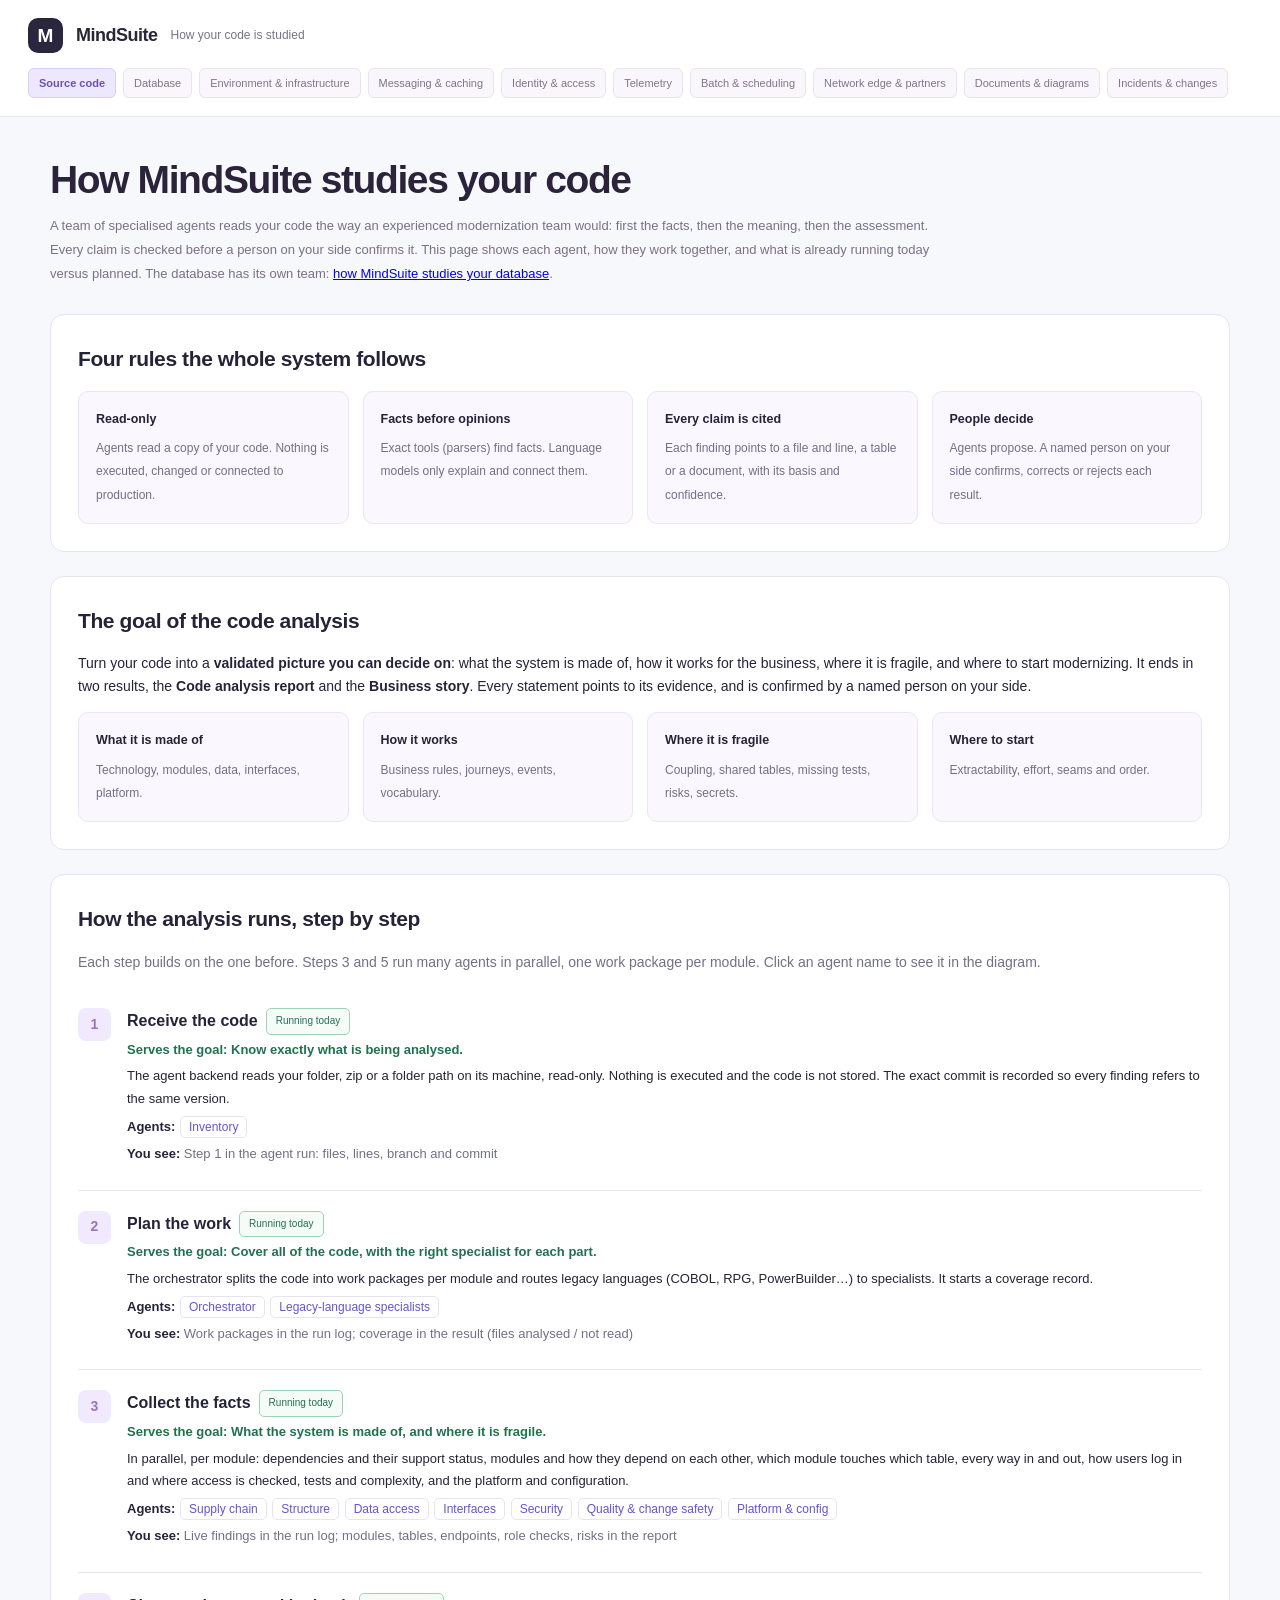
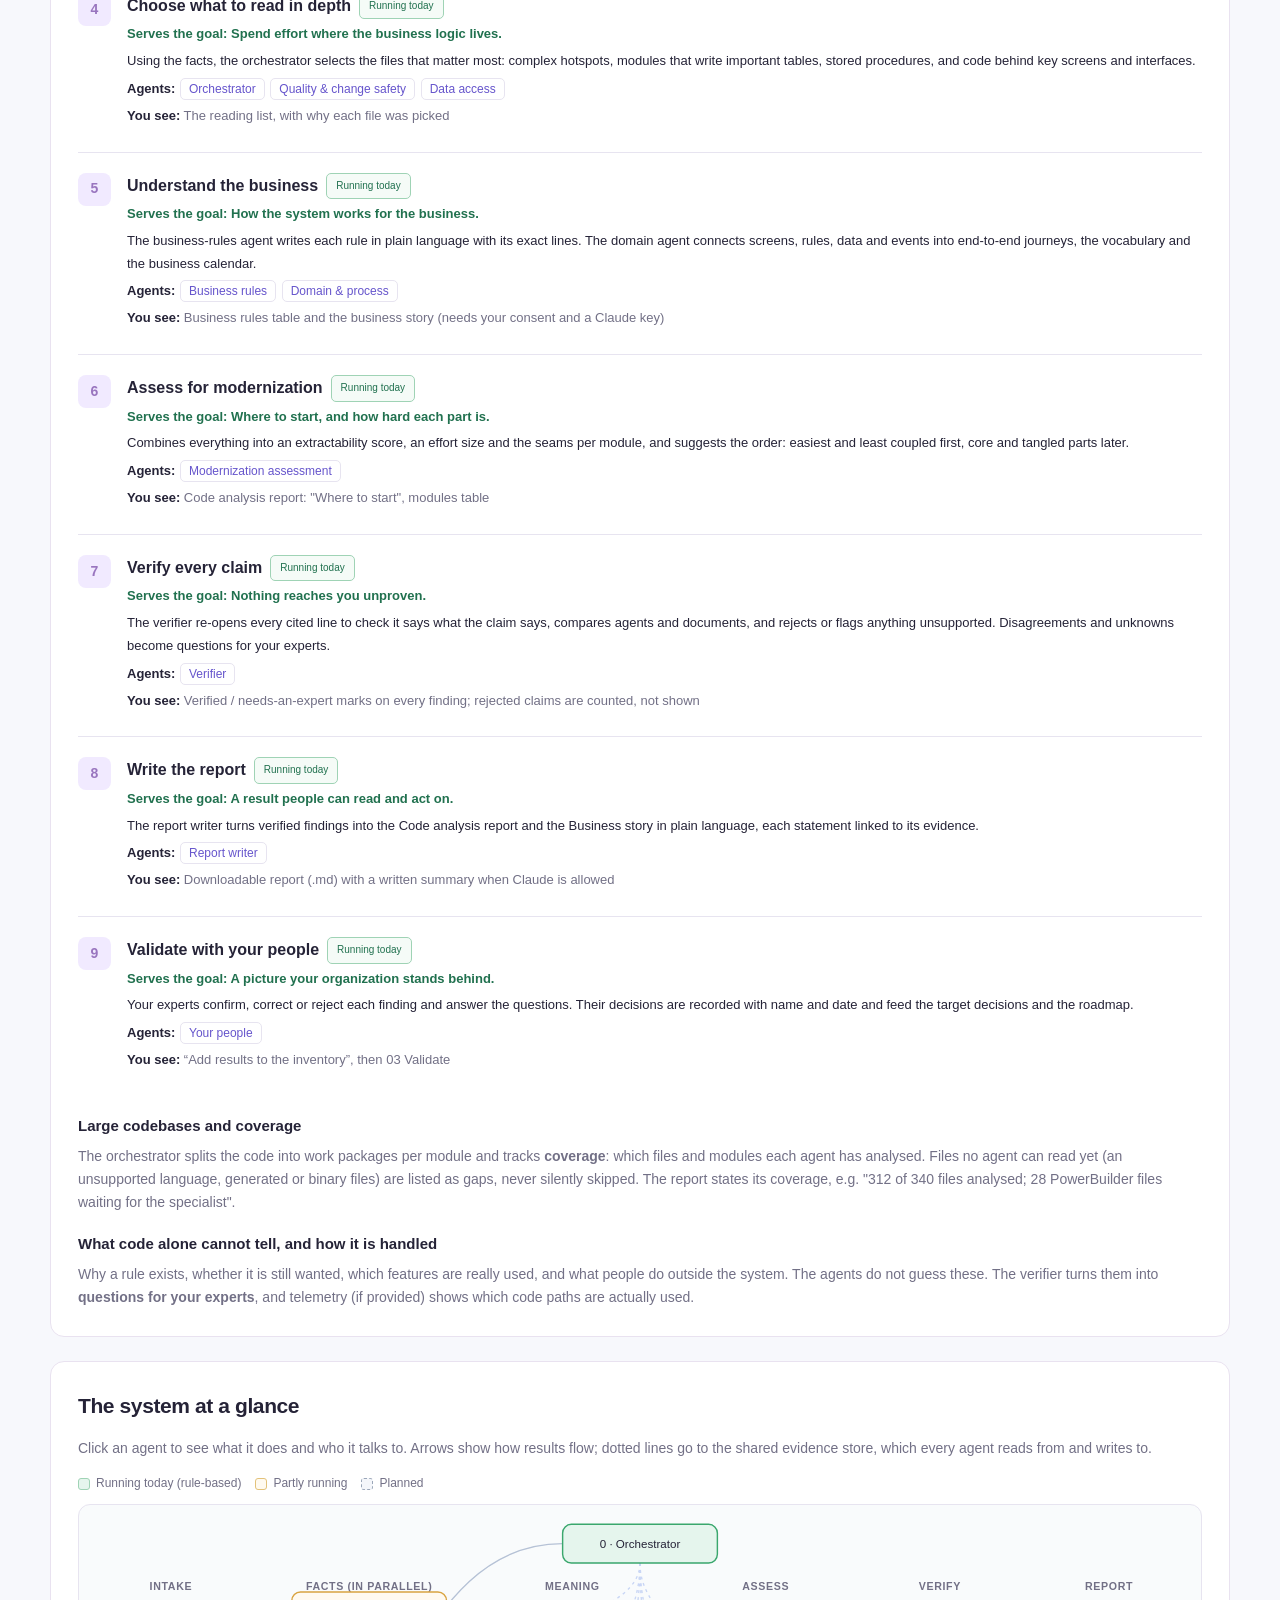
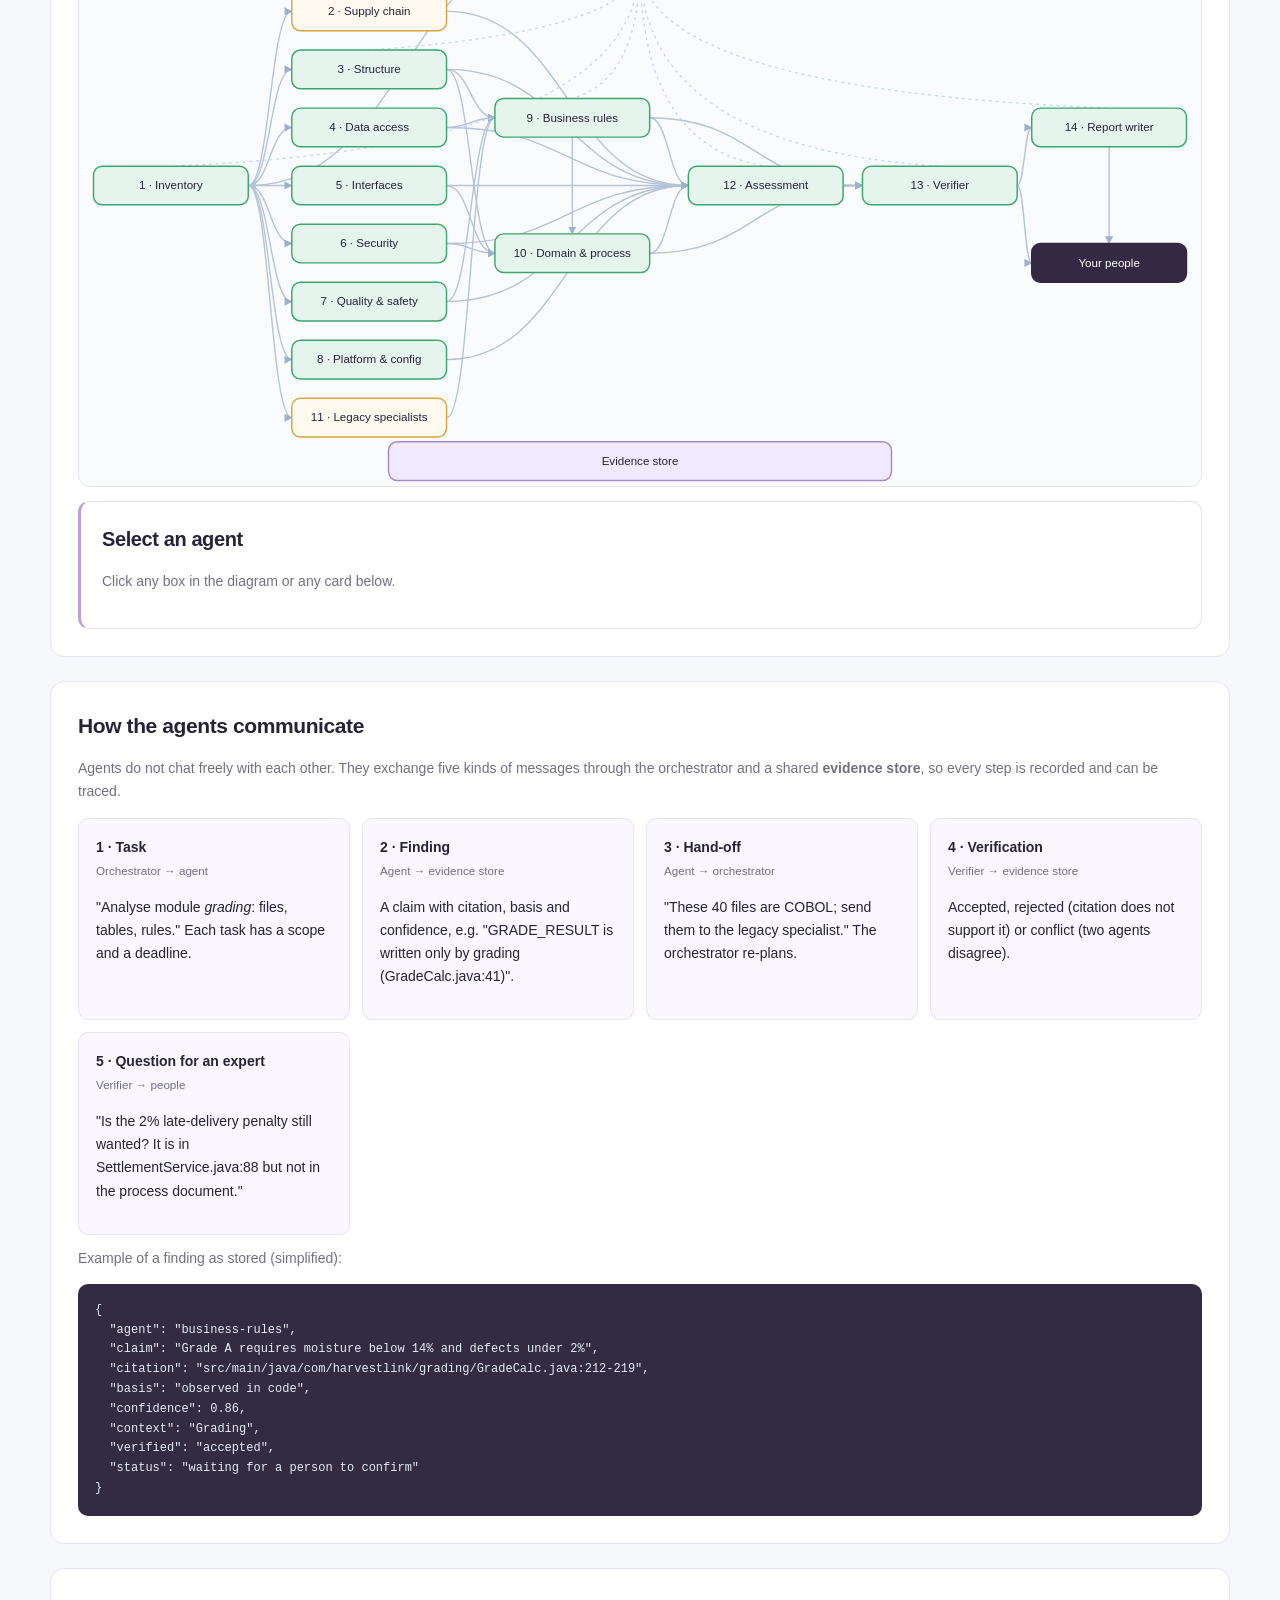
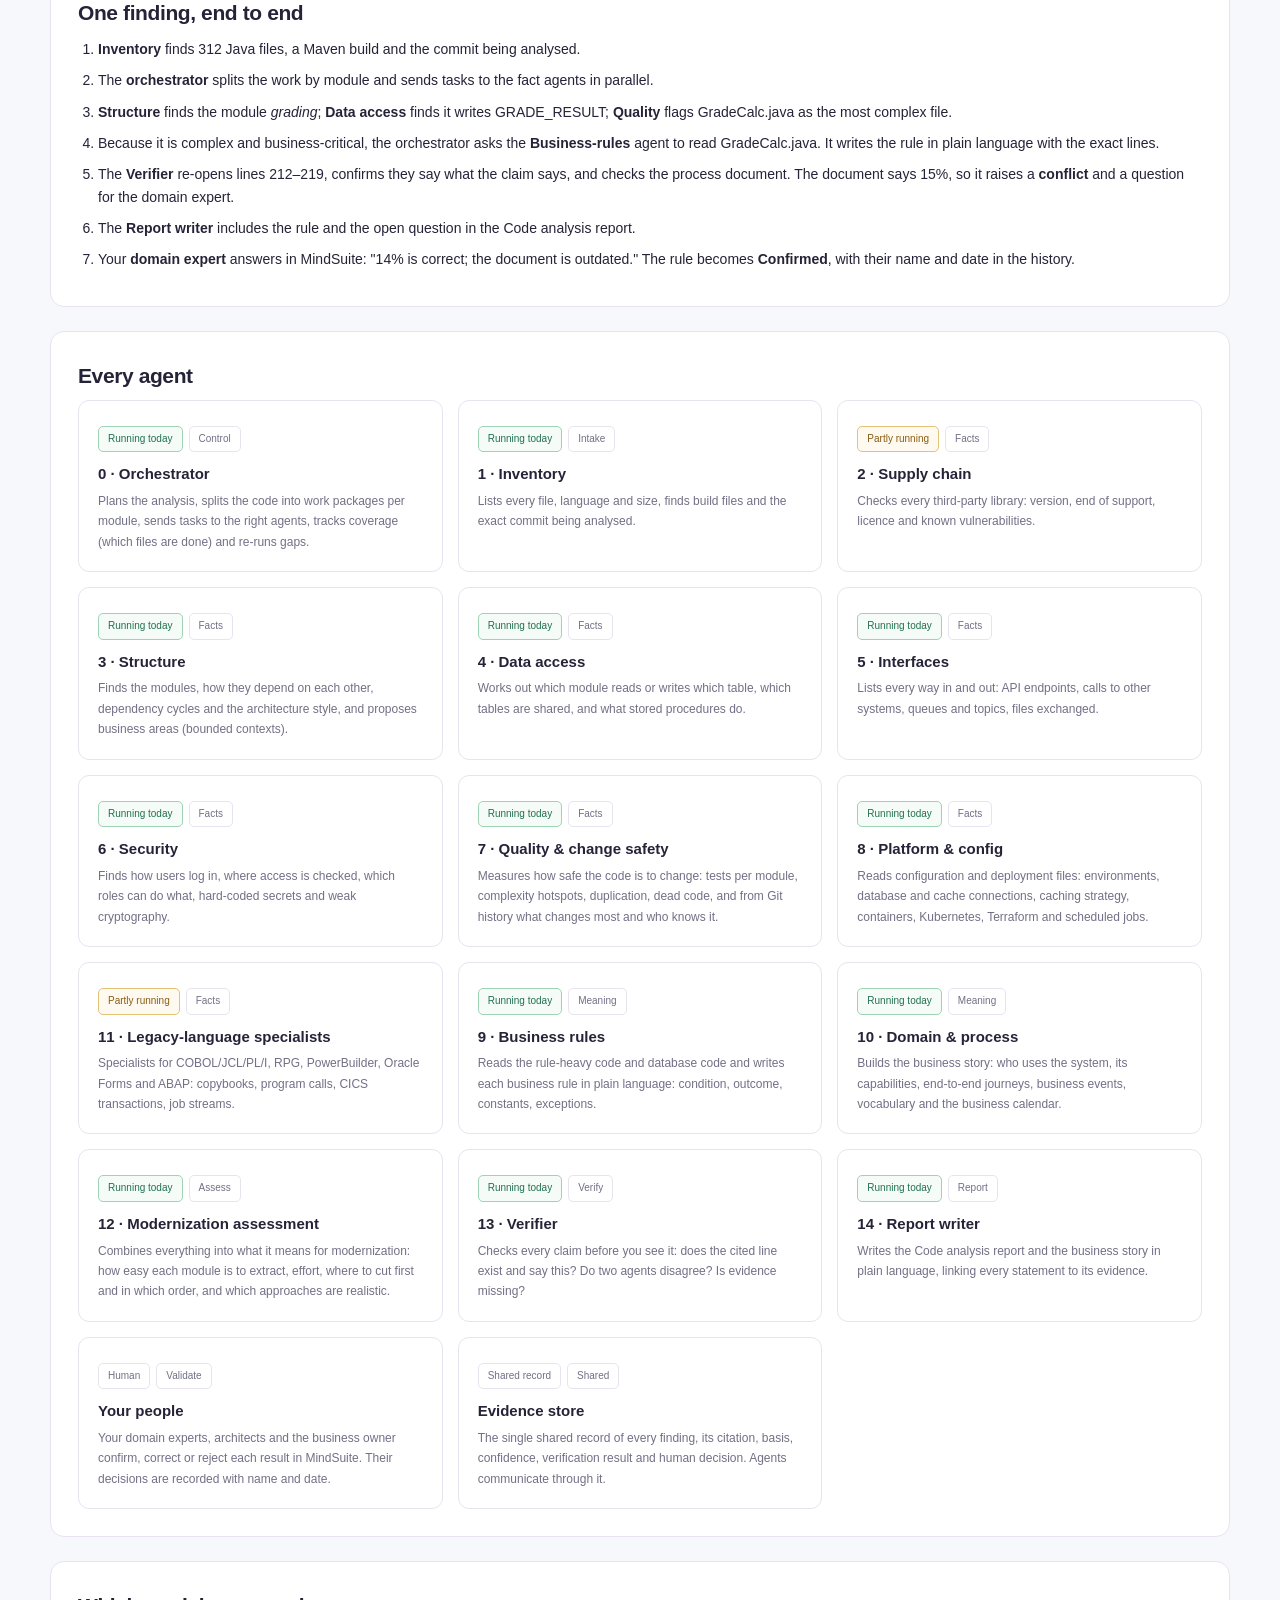
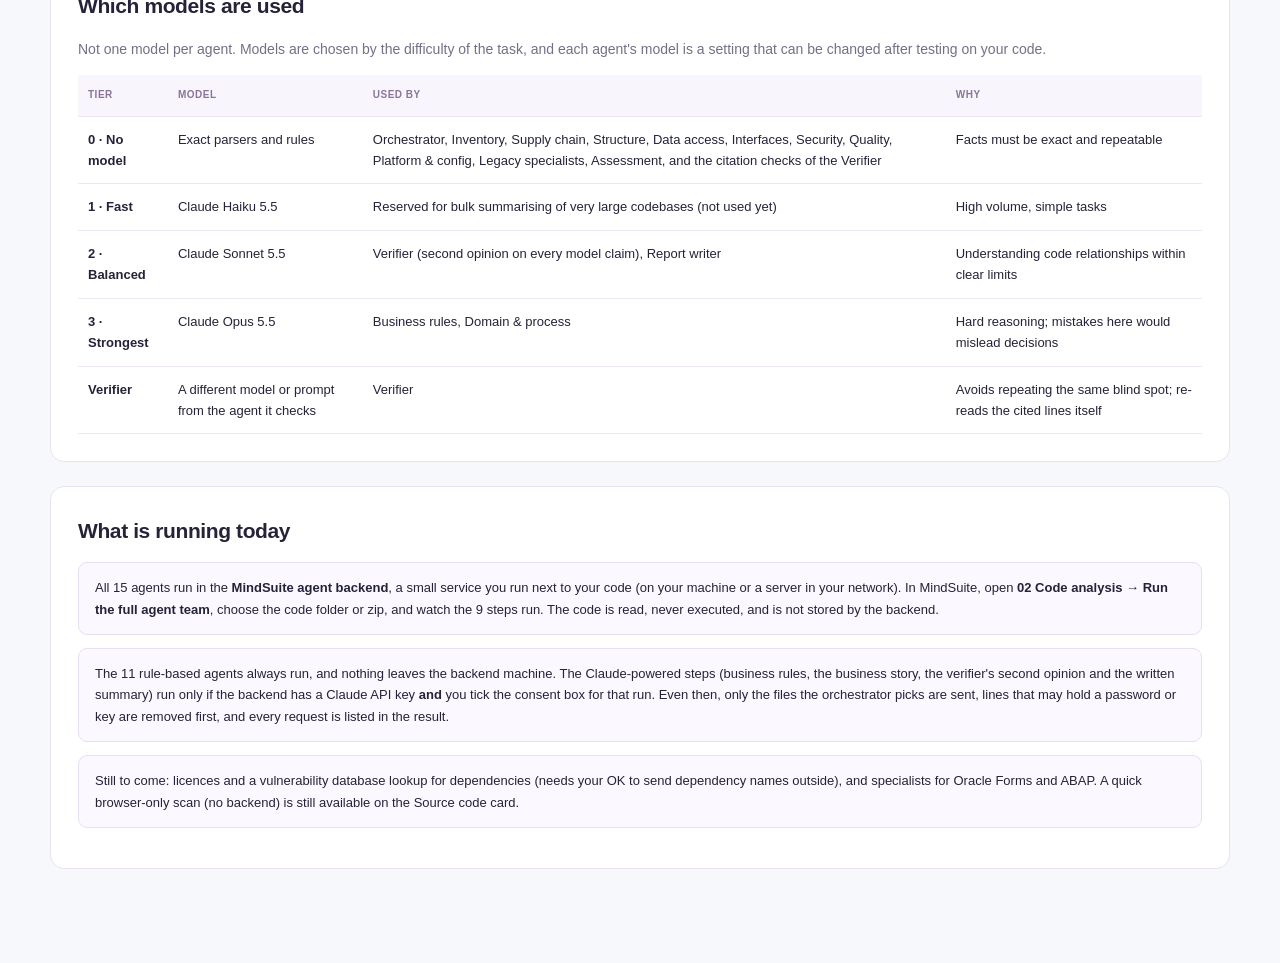
==== commit 76f2833e: "Modernization and new products: start screen, decision advisor, agent team Doctrine (README) now cov" ====
--- a/teams/code/agents.html
+++ b/teams/code/agents.html
@@ -144,7 +144,7 @@
  {n:6,title:'Assess for modernization',goal:'Where to start, and how hard each part is.',does:'Combines everything into an extractability score, an effort size and the seams per module, and suggests the order: easiest and least coupled first, core and tangled parts later.',agents:['ass'],see:'Code analysis report: "Where to start", modules table',status:'built'},
  {n:7,title:'Verify every claim',goal:'Nothing reaches you unproven.',does:'The verifier re-opens every cited line to check it says what the claim says, compares agents and documents, and rejects or flags anything unsupported. Disagreements and unknowns become questions for your experts.',agents:['ver'],see:'Verified / needs-an-expert marks on every finding; rejected claims are counted, not shown',status:'built'},
  {n:8,title:'Write the report',goal:'A result people can read and act on.',does:'The report writer turns verified findings into the Code analysis report and the Business story in plain language, each statement linked to its evidence.',agents:['rep'],see:'Downloadable report (.md) with a written summary when Claude is allowed',status:'built'},
- {n:9,title:'Validate with your people',goal:'A picture your organization stands behind.',does:'Your experts confirm, correct or reject each finding and answer the questions. Their decisions are recorded with name and date and feed the target decisions and the roadmap.',agents:['ppl'],see:'“Add results to the inventory”, then 03 System inventory',status:'built'}];
+ {n:9,title:'Validate with your people',goal:'A picture your organization stands behind.',does:'Your experts confirm, correct or reject each finding and answer the questions. Their decisions are recorded with name and date and feed the target decisions and the roadmap.',agents:['ppl'],see:'“Add results to the inventory”, then 03 Validate',status:'built'}];
 </script>
 <script src="../shared/team-page.js"></script>
 </body>
